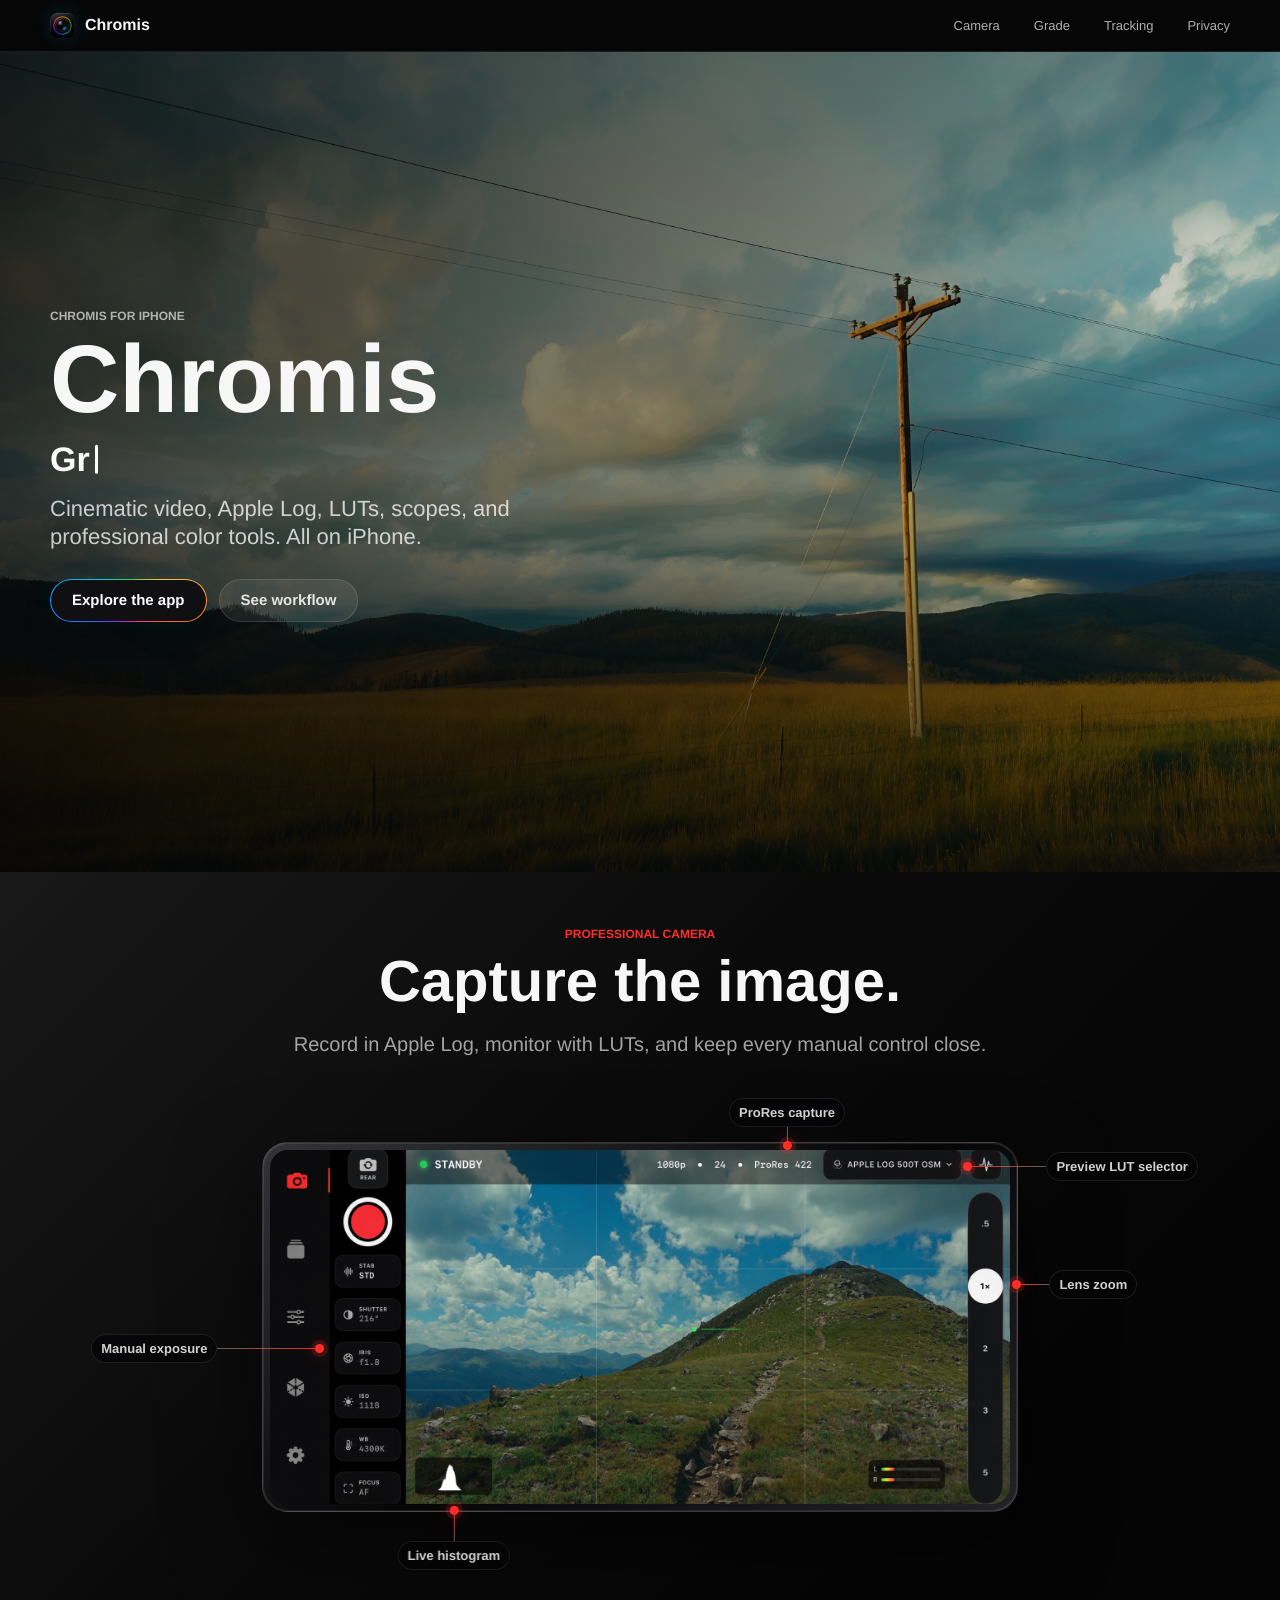
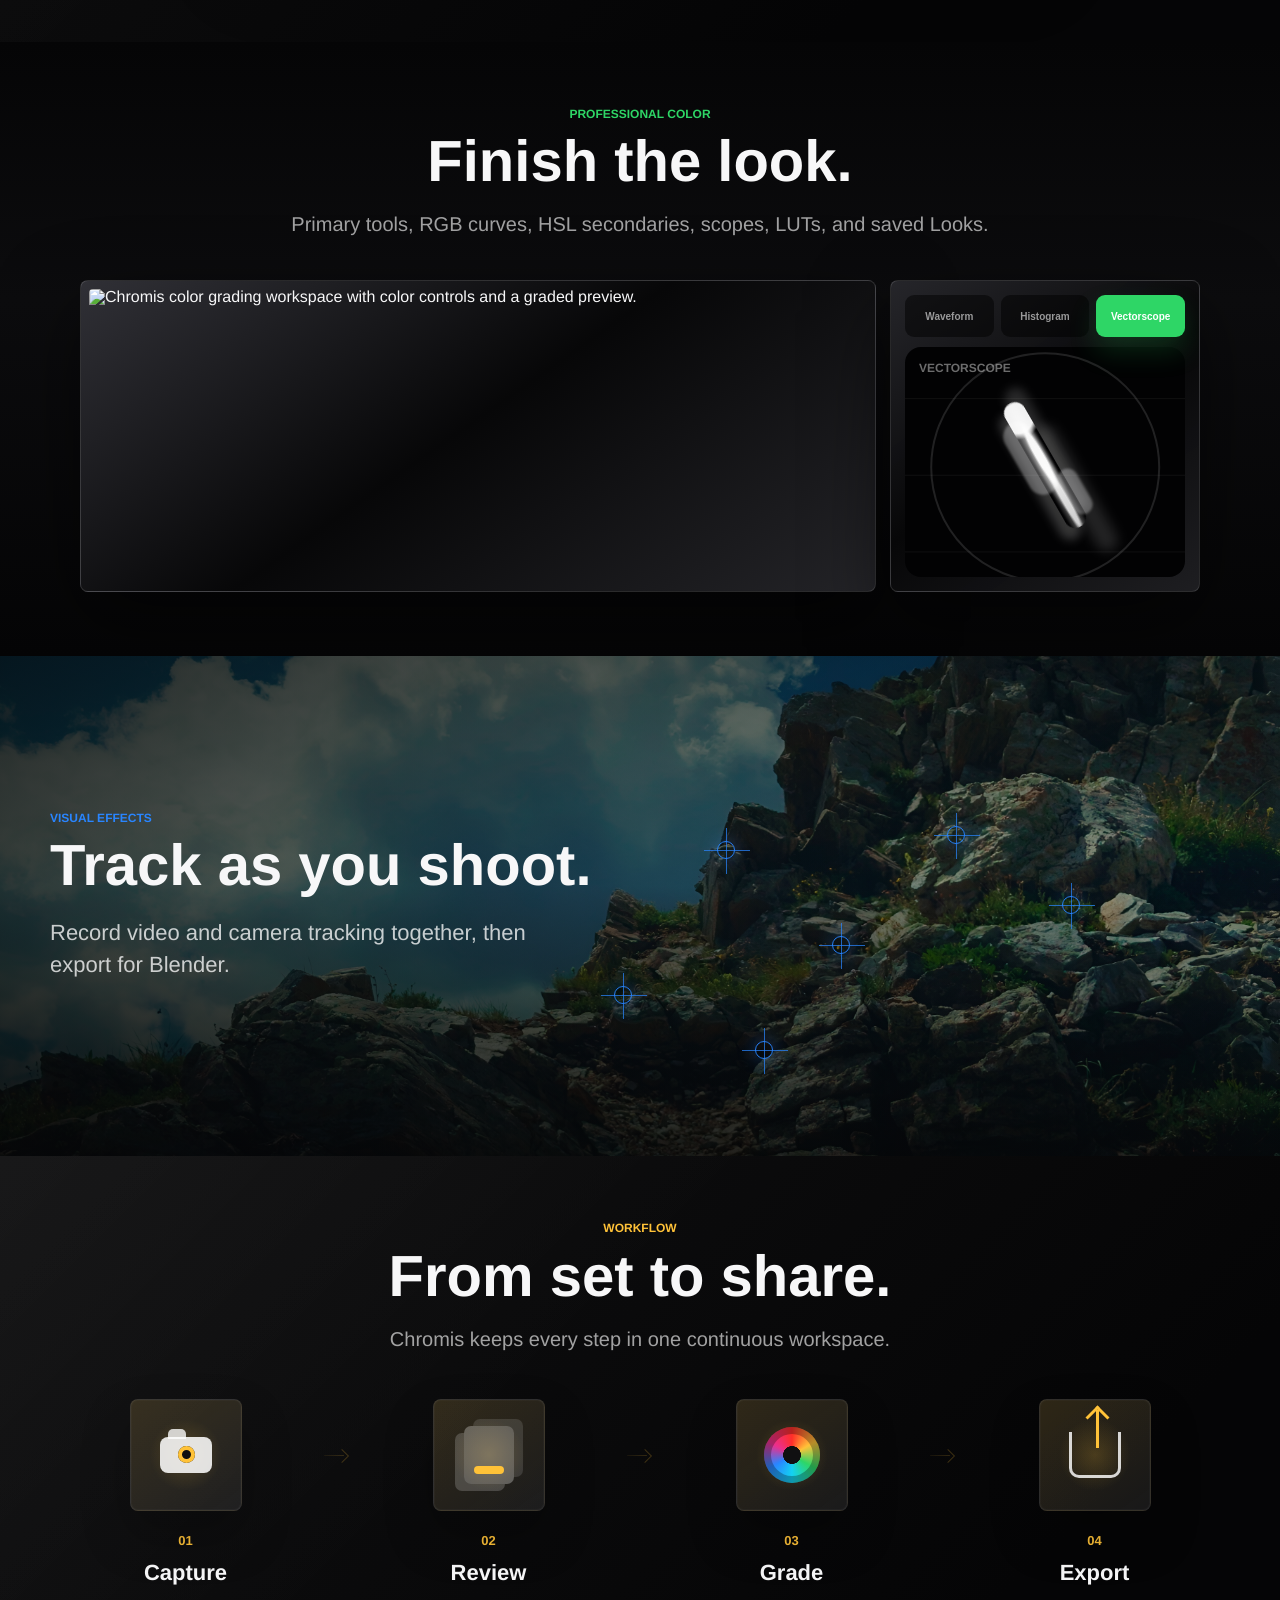
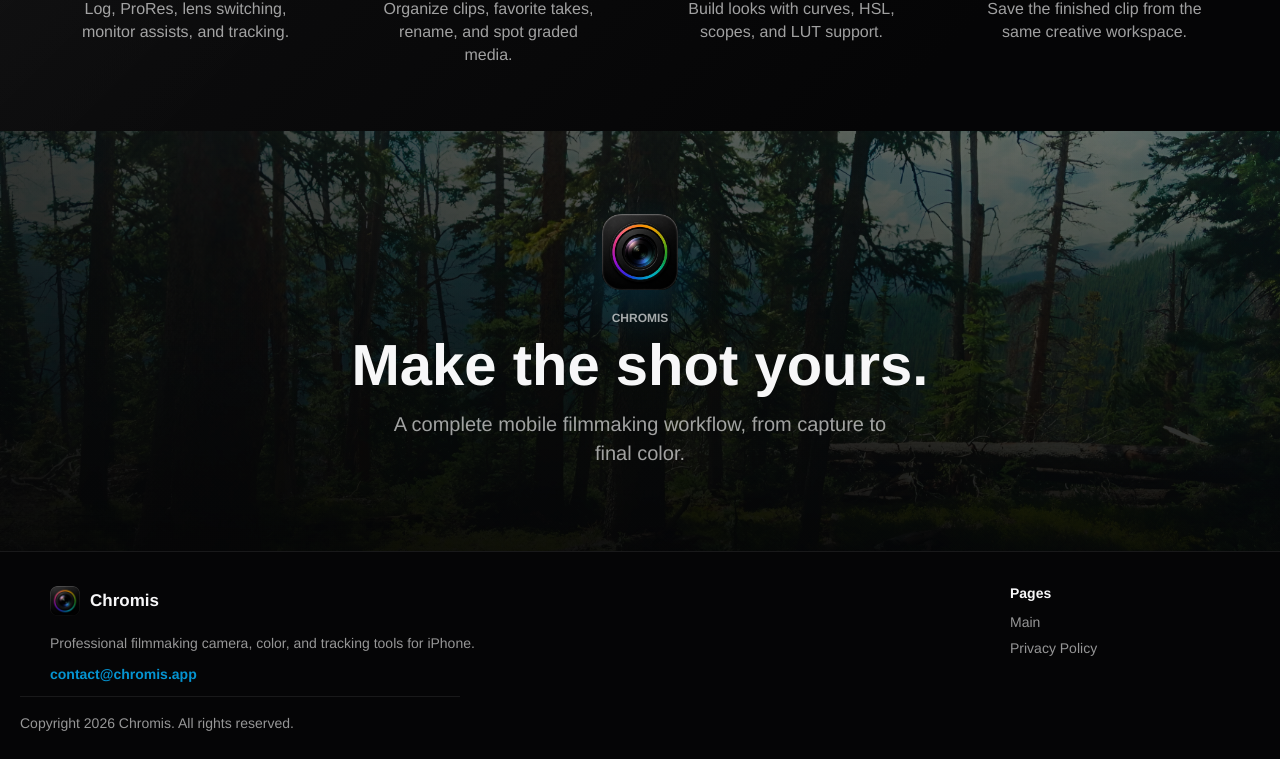
==== index.html @ e081b30c "Clarify camera tracking feature copy" ====
<!doctype html>
<html lang="en">
  <head>
    <meta charset="utf-8">
    <meta name="viewport" content="width=device-width, initial-scale=1">
    <meta name="description" content="Chromis is a professional iPhone filmmaking camera for Apple Log capture, LUT monitoring, color grading, scopes, and camera tracking.">
    <title>Chromis - Shoot. Grade. Create.</title>
    <link rel="icon" href="assets/chromis-icon.png">
    <link rel="apple-touch-icon" href="assets/chromis-icon.png">
    <link rel="stylesheet" href="styles.css">
  </head>
  <body>
    <header class="site-header" data-site-header>
      <nav class="nav-shell" aria-label="Primary">
        <a class="brand-link" href="index.html" aria-label="Chromis home">
          <img src="assets/chromis-icon.png" alt="" class="brand-icon">
          <span>Chromis</span>
        </a>
        <button class="nav-toggle" type="button" aria-expanded="false" aria-controls="site-menu" data-nav-toggle>
          <span></span>
          <span></span>
        </button>
        <div class="nav-menu" id="site-menu" data-nav-menu>
          <a href="#camera">Camera</a>
          <a href="#grade">Grade</a>
          <a href="#tracking">Tracking</a>
          <a href="privacy.html">Privacy</a>
        </div>
      </nav>
    </header>

    <main>
      <section class="hero" id="top">
        <div class="hero-media" aria-hidden="true">
          <img src="assets/chromis-field.jpeg" alt="">
        </div>
        <div class="hero-vignette" aria-hidden="true"></div>

        <div class="hero-content">
          <p class="eyebrow">CHROMIS FOR IPHONE</p>
          <h1 class="hero-title">Chromis</h1>
          <p class="hero-line" aria-label="Shoot. Grade. Create.">
            <span data-hero-typewriter>Shoot.</span><span class="type-cursor" aria-hidden="true"></span>
          </p>
          <p class="hero-subtitle">Cinematic video, Apple Log, LUTs, scopes, and professional color tools. All on iPhone.</p>
          <div class="hero-actions" aria-label="Chromis highlights">
            <a class="button button-primary" href="#camera">Explore the app</a>
            <a class="button button-ghost" href="#workflow">See workflow</a>
          </div>
        </div>
      </section>

      <section class="capture-section section-app" id="camera">
        <div class="capture-copy" data-reveal>
          <p class="eyebrow accent-camera">PROFESSIONAL CAMERA</p>
          <h2>Capture the image.</h2>
          <p>Record in Apple Log, monitor with LUTs, and keep every manual control close.</p>
        </div>

        <div class="capture-stage annotated-stage" data-reveal>
          <div class="capture-annotated" aria-label="Chromis camera interface feature callouts">
            <figure class="capture-frame">
              <img src="assets/chromis-camera-wide-annotated.png" alt="Chromis camera interface showing Apple Log, ProRes, manual controls, grid, histogram, audio meters, zoom, and preview LUT selection.">
            </figure>

            <!-- Tweak callouts here: --x moves right/left, --y moves down/up, --line changes connector length. -->
            <div class="capture-callout callout-left" style="--x:-6%; --y: 50%; --line: 98px;">
              <span class="callout-pin"></span>
              <span class="callout-line"></span>
              <span class="callout-label">Manual exposure</span>
            </div>
            <div class="capture-callout callout-bottom" style="--x: 31%; --y: 85%; --line: 26px;">
              <span class="callout-pin"></span>
              <span class="callout-line"></span>
              <span class="callout-label">Live histogram</span>
            </div>
            <div class="capture-callout callout-top" style="--x: 65%; --y: 2%; --line: 14px;">
              <span class="callout-pin"></span>
              <span class="callout-line"></span>
              <span class="callout-label">ProRes capture</span>
            </div>
            <div class="capture-callout callout-right" style="--x: 83%; --y: 13%; --line: 74px;">
              <span class="callout-pin"></span>
              <span class="callout-line"></span>
              <span class="callout-label">Preview LUT selector</span>
            </div>
            <div class="capture-callout callout-right" style="--x: 88%; --y: 37%; --line: 28px;">
              <span class="callout-pin"></span>
              <span class="callout-line"></span>
              <span class="callout-label">Lens zoom</span>
            </div>
          </div>
        </div>
      </section>

      <section class="grade-section section-black" id="grade">
        <div class="grade-copy" data-reveal>
          <p class="eyebrow accent-edit">PROFESSIONAL COLOR</p>
          <h2>Finish the look.</h2>
          <p>Primary tools, RGB curves, HSL secondaries, scopes, LUTs, and saved Looks.</p>
        </div>
        <div class="grade-showcase" data-reveal>
          <div class="grade-stage">
            <img src="assets/chromis-edit-wide.png" alt="Chromis color grading workspace with color controls and a graded preview.">
          </div>
          <div class="vectorscope-card is-vectorscope" aria-label="Color scope preview" data-scope-card>
            <div class="scope-tabs" aria-label="Scope type">
              <button type="button" data-scope-button="waveform" aria-pressed="false">Waveform</button>
              <button type="button" data-scope-button="histogram" aria-pressed="false">Histogram</button>
              <button type="button" class="active" data-scope-button="vectorscope" aria-pressed="true">Vectorscope</button>
            </div>
            <div class="scope-field" aria-hidden="true">
              <span class="scope-circle"></span>
              <span class="scope-trace"></span>
              <span class="waveform-trace">
                <i class="wave-red"></i>
                <i class="wave-green"></i>
                <i class="wave-blue"></i>
              </span>
              <span class="histogram-bars">
                <i class="histogram-line histogram-red"></i>
                <i class="histogram-line histogram-green"></i>
                <i class="histogram-line histogram-blue"></i>
              </span>
            </div>
          </div>
        </div>
        <div class="mobile-grade" data-reveal>
          <img src="assets/chromis-edit-mobile.jpeg" alt="Chromis mobile edit controls with a graded clip preview.">
        </div>
      </section>

      <section class="tracking-section" id="tracking">
        <div class="tracking-media" aria-hidden="true">
          <img src="assets/chromis-rocks.jpeg" alt="">
        </div>
        <div class="tracking-overlay" aria-hidden="true">
          <i style="--x: 48%; --y: 66%; --delay: 0ms"></i>
          <i style="--x: 56%; --y: 37%; --delay: 90ms"></i>
          <i style="--x: 65%; --y: 56%; --delay: 180ms"></i>
          <i style="--x: 74%; --y: 34%; --delay: 270ms"></i>
          <i style="--x: 83%; --y: 48%; --delay: 360ms"></i>
          <i style="--x: 59%; --y: 77%; --delay: 450ms"></i>
        </div>
        <div class="tracking-copy" data-reveal>
          <p class="eyebrow accent-luts">VISUAL EFFECTS</p>
          <h2>Track as you shoot.</h2>
          <p>Record video and camera tracking together, then export for Blender.</p>
        </div>
      </section>

      <section class="workflow-section section-app" id="workflow">
        <div class="workflow-heading" data-reveal>
          <p class="eyebrow accent-workflow">WORKFLOW</p>
          <h2>From set to share.</h2>
          <p>Chromis keeps every step in one continuous workspace.</p>
        </div>
        <div class="workflow-grid" aria-label="Chromis workflow" data-reveal>
          <article class="workflow-step workflow-capture">
            <div class="workflow-icon" aria-hidden="true">
              <span class="camera-glyph"></span>
            </div>
            <span class="workflow-number">01</span>
            <h3>Capture</h3>
            <p>Log, ProRes, lens switching, monitor assists, and tracking.</p>
          </article>
          <article class="workflow-step workflow-review">
            <div class="workflow-icon" aria-hidden="true">
              <span class="library-glyph"></span>
            </div>
            <span class="workflow-number">02</span>
            <h3>Review</h3>
            <p>Organize clips, favorite takes, rename, and spot graded media.</p>
          </article>
          <article class="workflow-step workflow-grade">
            <div class="workflow-icon" aria-hidden="true">
              <span class="wheel-glyph"></span>
            </div>
            <span class="workflow-number">03</span>
            <h3>Grade</h3>
            <p>Build looks with curves, HSL, scopes, and LUT support.</p>
          </article>
          <article class="workflow-step workflow-export">
            <div class="workflow-icon" aria-hidden="true">
              <span class="export-glyph"></span>
            </div>
            <span class="workflow-number">04</span>
            <h3>Export</h3>
            <p>Save the finished clip from the same creative workspace.</p>
          </article>
        </div>
      </section>

      <section class="final-section section-black">
        <div class="final-image" aria-hidden="true">
          <img src="assets/chromis-forest.jpeg" alt="">
        </div>
        <div class="final-copy" data-reveal>
          <img src="assets/chromis-icon.png" alt="" class="final-icon">
          <p class="eyebrow">CHROMIS</p>
          <h2>Make the shot yours.</h2>
          <p>A complete mobile filmmaking workflow, from capture to final color.</p>
        </div>
      </section>
    </main>

    <footer class="site-footer">
      <div class="footer-inner">
        <div>
          <a class="footer-brand" href="index.html">
            <img src="assets/chromis-icon.png" alt="">
            <span>Chromis</span>
          </a>
          <p>Professional filmmaking camera, color, and tracking tools for iPhone.</p>
          <a class="footer-email" href="mailto:contact@chromis.app">contact@chromis.app</a>
        </div>
        <nav aria-label="Footer pages">
          <h2>Pages</h2>
          <a href="index.html">Main</a>
          <a href="privacy.html">Privacy Policy</a>
        </nav>
      </div>
      <p class="copyright">Copyright <span data-year></span> Chromis. All rights reserved.</p>
    </footer>

    <script src="script.js"></script>
  </body>
</html>
---- styles.css ----
:root {
  color-scheme: dark;
  --bg: #050506;
  --bg-soft: #101011;
  --panel: #0e0e10;
  --raised: #1b1b1d;
  --text: #f7f7f8;
  --muted: rgba(255, 255, 255, 0.62);
  --faint: rgba(255, 255, 255, 0.1);
  --cyan: #0594d1;
  --camera-red: #ff2e29;
  --camera-orange: #ff6b33;
  --media-gold: #ffc238;
  --edit-green: #2ed666;
  --edit-teal: #0fad94;
  --lut-blue: #2985ff;
  --workflow-amber: #ffc238;
  --max: 1180px;
  --nav-height: 52px;
  font-family: -apple-system, BlinkMacSystemFont, "SF Pro Display", "SF Pro Text", "Helvetica Neue", Arial, sans-serif;
}

* {
  box-sizing: border-box;
}

html {
  scroll-behavior: smooth;
}

body {
  margin: 0;
  background: var(--bg);
  color: var(--text);
  text-rendering: geometricPrecision;
}

body.menu-open {
  overflow: hidden;
}

a {
  color: inherit;
  text-decoration: none;
}

button {
  font: inherit;
}

img {
  display: block;
  max-width: 100%;
}

.site-header {
  position: sticky;
  top: 0;
  z-index: 50;
  height: var(--nav-height);
  background: rgba(7, 7, 8, 0.72);
  border-bottom: 1px solid rgba(255, 255, 255, 0.08);
  backdrop-filter: blur(22px) saturate(150%);
}

.nav-shell {
  width: min(var(--max), calc(100% - 32px));
  height: 100%;
  margin: 0 auto;
  display: flex;
  align-items: center;
  justify-content: space-between;
  gap: 24px;
}

.brand-link,
.footer-brand {
  display: inline-flex;
  align-items: center;
  gap: 10px;
  font-weight: 700;
}

.brand-icon {
  width: 25px;
  height: 25px;
  border-radius: 7px;
  box-shadow: 0 0 18px rgba(5, 148, 209, 0.2);
}

.nav-menu {
  display: flex;
  align-items: center;
  gap: 34px;
  color: rgba(255, 255, 255, 0.68);
  font-size: 13px;
}

.nav-menu a {
  transition: color 180ms ease;
}

.nav-menu a:hover,
.nav-menu a[aria-current="page"] {
  color: var(--text);
}

.nav-toggle {
  display: none;
  width: 38px;
  height: 38px;
  padding: 0;
  border: 0;
  border-radius: 999px;
  background: rgba(255, 255, 255, 0.07);
  color: var(--text);
}

.nav-toggle span {
  display: block;
  width: 15px;
  height: 1px;
  margin: 5px auto;
  background: currentColor;
}

.section-black,
.section-app {
  position: relative;
  overflow: hidden;
  background: #050506;
}

.section-app {
  background:
    linear-gradient(135deg, rgba(255, 255, 255, 0.035), transparent 42%),
    linear-gradient(135deg, #101011 0%, #050506 78%);
}

.hero {
  position: relative;
  min-height: min(820px, calc(100svh - var(--nav-height)));
  overflow: hidden;
  display: grid;
  grid-template-columns: minmax(0, 1fr);
  align-items: center;
  padding: 58px max(24px, calc((100vw - var(--max)) / 2)) 52px;
  isolation: isolate;
}

.hero-media,
.hero-vignette,
.tracking-media,
.final-image {
  position: absolute;
  inset: 0;
}

.hero-media img,
.tracking-media img,
.final-image img {
  width: 100%;
  height: 100%;
  object-fit: cover;
}

.hero-media img {
  transform-origin: 50% 42%;
}

.hero-vignette {
  z-index: -1;
  background:
    linear-gradient(90deg, rgba(5, 5, 6, 0.82) 0%, rgba(5, 5, 6, 0.48) 43%, rgba(5, 5, 6, 0.04) 100%),
    linear-gradient(0deg, rgba(5, 5, 6, 0.74) 0%, transparent 46%, rgba(5, 5, 6, 0.24) 100%);
}

.hero-media {
  z-index: -2;
}

.hero-content {
  width: min(560px, 100%);
  z-index: 2;
}

.eyebrow {
  margin: 0 0 10px;
  color: rgba(255, 255, 255, 0.64);
  font-size: 12px;
  font-weight: 800;
  letter-spacing: 0;
  text-transform: uppercase;
}

.accent-camera {
  color: var(--camera-red);
}

.accent-media {
  color: var(--media-gold);
}

.accent-edit {
  color: var(--edit-green);
}

.accent-luts {
  color: var(--lut-blue);
}

.accent-workflow {
  color: var(--workflow-amber);
}

h1,
h2,
h3,
p {
  overflow-wrap: break-word;
}

h1 {
  margin: 0;
  font-size: 96px;
  line-height: 0.92;
  letter-spacing: 0;
}

h2 {
  margin: 0;
  font-size: 58px;
  line-height: 1;
  letter-spacing: 0;
}

h3 {
  margin: 0;
  font-size: 22px;
  letter-spacing: 0;
}

p {
  line-height: 1.45;
}

.hero-line {
  margin: 18px 0 0;
  color: white;
  font-size: 34px;
  font-weight: 800;
  line-height: 1.05;
  min-height: 1.05em;
}

.type-cursor {
  display: inline-block;
  width: 3px;
  height: 0.86em;
  margin-left: 5px;
  transform: translateY(0.08em);
  border-radius: 999px;
  background: currentColor;
  animation: cursor-blink 900ms steps(2, start) infinite;
}

@keyframes cursor-blink {
  0%,
  44% {
    opacity: 1;
  }

  45%,
  100% {
    opacity: 0;
  }
}

.hero-subtitle {
  max-width: 540px;
  margin: 16px 0 0;
  color: rgba(255, 255, 255, 0.76);
  font-size: 22px;
  line-height: 1.26;
}

.hero-actions {
  display: flex;
  justify-content: flex-start;
  flex-wrap: wrap;
  gap: 12px;
  margin-top: 28px;
}

.button {
  position: relative;
  display: inline-flex;
  align-items: center;
  justify-content: center;
  min-height: 43px;
  padding: 0 21px;
  border-radius: 999px;
  font-size: 15px;
  font-weight: 700;
}

.button-primary {
  color: white;
  background:
    linear-gradient(#101012, #101012) padding-box,
    conic-gradient(from 215deg, #7a32ff, #1594ff, #10d2c8, #2ed666, #ffc238, #ff6b33, #eb2f8d, #7a32ff) border-box;
  border: 1.5px solid transparent;
  box-shadow: 0 10px 26px rgba(0, 0, 0, 0.28), 0 0 20px rgba(20, 209, 242, 0.08);
}

.button-ghost {
  color: rgba(255, 255, 255, 0.86);
  background: rgba(255, 255, 255, 0.08);
  border: 1px solid rgba(255, 255, 255, 0.13);
}

.phone-frame {
  position: relative;
  aspect-ratio: 880 / 1788;
  padding: 7px;
  border-radius: 46px;
  background: linear-gradient(145deg, #343438, #050506 52%, #232327);
  border: 1px solid rgba(255, 255, 255, 0.16);
  box-shadow: 0 34px 88px rgba(0, 0, 0, 0.58), inset 0 0 0 1px rgba(255, 255, 255, 0.04);
  overflow: hidden;
}

.phone-frame img {
  width: 100%;
  height: 100%;
  border-radius: 38px;
  object-fit: cover;
}

.grade-section,
.workflow-section {
  padding: 64px 20px;
}

.section-copy,
.grade-copy,
.workflow-heading,
.capture-copy {
  width: min(var(--max), 100%);
  margin: 0 auto;
  text-align: center;
}

.section-copy,
.grade-copy,
.workflow-heading,
.capture-copy {
  max-width: 760px;
}

.section-copy p:not(.eyebrow),
.grade-copy p:not(.eyebrow),
.capture-copy p:not(.eyebrow),
.workflow-heading p:not(.eyebrow),
.workflow-grid p,
.final-copy p:not(.eyebrow),
.policy-heading p {
  color: var(--muted);
  font-size: 20px;
}

.capture-section {
  padding: 54px 20px 62px;
}

.capture-stage {
  position: relative;
  width: min(980px, 100%);
  margin: 28px auto 0;
}

.capture-annotated {
  position: relative;
  padding: 54px 112px 68px;
}

.capture-frame {
  position: relative;
  margin: 0;
  padding: 7px;
  overflow: hidden;
  border-radius: 26px;
  aspect-ratio: 1794 / 877;
  background: linear-gradient(145deg, #343438, #050506 52%, #232327);
  border: 1px solid rgba(255, 255, 255, 0.16);
  box-shadow: 0 34px 88px rgba(0, 0, 0, 0.5), inset 0 0 0 1px rgba(255, 255, 255, 0.04);
}

.capture-frame::after {
  content: "";
  position: absolute;
  inset: 0;
  border: 1px solid rgba(255, 255, 255, 0.05);
  border-radius: inherit;
  pointer-events: none;
}

.capture-frame img {
  width: 100%;
  height: 100%;
  border-radius: 18px;
  object-fit: cover;
}

.capture-callout {
  position: absolute;
  display: flex;
  align-items: center;
  left: var(--x);
  top: var(--y);
  color: rgba(255, 255, 255, 0.82);
  font-size: 13px;
  font-weight: 800;
  white-space: nowrap;
  pointer-events: none;
}

.callout-pin {
  width: 9px;
  height: 9px;
  border-radius: 999px;
  background: var(--camera-red);
  box-shadow: 0 0 0 4px rgba(255, 46, 41, 0.18), 0 0 18px rgba(255, 46, 41, 0.45);
}

.callout-line {
  height: 1px;
  width: var(--line, 84px);
  background: linear-gradient(90deg, rgba(255, 46, 41, 0.9), rgba(255, 255, 255, 0.34));
}

.callout-label {
  padding: 6px 9px;
  border-radius: 999px;
  background: rgba(5, 5, 6, 0.72);
  border: 1px solid rgba(255, 255, 255, 0.09);
  backdrop-filter: blur(14px);
}

.motion-ready .capture-stage .callout-pin,
.motion-ready .capture-stage .callout-line,
.motion-ready .capture-stage .callout-label {
  opacity: 0;
}

.motion-ready .capture-stage .callout-pin {
  transform: scale(0.64);
}

.motion-ready .capture-stage .callout-line {
  transform: scaleX(0);
  transform-origin: left center;
}

.motion-ready .capture-stage .callout-label {
  transform: translateX(-6px);
}

.motion-ready .capture-stage .callout-left .callout-line {
  transform-origin: right center;
}

.motion-ready .capture-stage .callout-left .callout-label,
.motion-ready .capture-stage .callout-bottom .callout-label,
.motion-ready .capture-stage .callout-top .callout-label {
  transform: translateY(6px);
}

.motion-ready .capture-stage .callout-top .callout-label {
  transform: translateY(-6px);
}

.motion-ready .capture-stage .callout-top .callout-line,
.motion-ready .capture-stage .callout-bottom .callout-line {
  transform: scaleY(0);
}

.motion-ready .capture-stage .callout-top .callout-line {
  transform-origin: bottom center;
}

.motion-ready .capture-stage .callout-bottom .callout-line {
  transform-origin: top center;
}

.motion-ready .capture-stage.is-visible .callout-pin {
  animation: calloutPinIn 620ms cubic-bezier(0.2, 0.8, 0.2, 1) forwards;
}

.motion-ready .capture-stage.is-visible .callout-line {
  animation: calloutLineIn 760ms cubic-bezier(0.2, 0.8, 0.2, 1) forwards;
}

.motion-ready .capture-stage.is-visible .callout-top .callout-line,
.motion-ready .capture-stage.is-visible .callout-bottom .callout-line {
  animation-name: calloutLineInVertical;
}

.motion-ready .capture-stage.is-visible .callout-label {
  animation: calloutLabelIn 580ms ease forwards;
}

.motion-ready .capture-stage.is-visible .capture-callout {
  --callout-delay: 0ms;
}

.motion-ready .capture-stage.is-visible .capture-callout:nth-of-type(2) {
  --callout-delay: 90ms;
}

.motion-ready .capture-stage.is-visible .capture-callout:nth-of-type(3) {
  --callout-delay: 180ms;
}

.motion-ready .capture-stage.is-visible .capture-callout:nth-of-type(4) {
  --callout-delay: 270ms;
}

.motion-ready .capture-stage.is-visible .capture-callout:nth-of-type(5) {
  --callout-delay: 360ms;
}

.motion-ready .capture-stage.is-visible .callout-pin {
  animation-delay: var(--callout-delay);
}

.motion-ready .capture-stage.is-visible .callout-line {
  animation-delay: calc(var(--callout-delay) + 130ms);
}

.motion-ready .capture-stage.is-visible .callout-label {
  animation-delay: calc(var(--callout-delay) + 410ms);
}

.callout-left {
  flex-direction: row-reverse;
}

.callout-left .callout-line {
  background: linear-gradient(90deg, rgba(255, 255, 255, 0.34), rgba(255, 46, 41, 0.9));
}

.callout-top,
.callout-bottom {
  transform: translateX(-50%);
}

.callout-top {
  flex-direction: column-reverse;
}

.callout-bottom {
  flex-direction: column;
}

.callout-top .callout-line,
.callout-bottom .callout-line {
  width: 1px;
  height: var(--line, 56px);
  background: linear-gradient(180deg, rgba(255, 255, 255, 0.34), rgba(255, 46, 41, 0.9));
}

.callout-bottom .callout-line {
  background: linear-gradient(180deg, rgba(255, 46, 41, 0.9), rgba(255, 255, 255, 0.34));
}

.workflow-grid article {
  min-height: 74px;
  display: flex;
  align-items: center;
  border-radius: 8px;
  background: rgba(255, 255, 255, 0.055);
  border: 1px solid rgba(255, 255, 255, 0.08);
}

.grade-section {
  background:
    linear-gradient(180deg, #050506 0%, #0c0c0e 42%, #050506 100%);
}

.grade-showcase {
  width: min(1120px, 100%);
  margin: 40px auto 0;
  display: grid;
  grid-template-columns: minmax(0, 1fr) 310px;
  align-items: stretch;
  gap: 14px;
}

.grade-stage,
.vectorscope-card {
  padding: 8px;
  border-radius: 8px;
  background: linear-gradient(145deg, #303036, #070708 48%, #242428);
  border: 1px solid rgba(255, 255, 255, 0.13);
  box-shadow: 0 30px 80px rgba(0, 0, 0, 0.52);
}

.grade-stage img {
  width: 100%;
  height: 100%;
  border-radius: 4px;
  object-fit: cover;
}

.vectorscope-card {
  position: relative;
  min-height: 0;
  display: grid;
  grid-template-rows: auto 1fr;
  padding: 14px;
  overflow: hidden;
  background:
    linear-gradient(145deg, rgba(48, 48, 54, 0.76), rgba(7, 7, 8, 0.98) 50%, rgba(36, 36, 40, 0.8)),
    #050506;
}

.scope-tabs {
  position: relative;
  z-index: 2;
  display: grid;
  grid-template-columns: repeat(3, minmax(0, 1fr));
  gap: 7px;
  padding: 0;
  border-radius: 10px;
  background: transparent;
}

.scope-tabs button {
  min-height: 42px;
  padding: 0 8px;
  border: 0;
  border-radius: 9px;
  color: rgba(255, 255, 255, 0.58);
  background: rgba(0, 0, 0, 0.5);
  font-size: 10px;
  font-weight: 850;
  letter-spacing: 0;
  white-space: nowrap;
  cursor: pointer;
  transition: background 160ms ease, color 160ms ease, transform 160ms ease;
}

.scope-tabs button:hover {
  color: rgba(255, 255, 255, 0.84);
  background: rgba(255, 255, 255, 0.07);
}

.scope-tabs button.active {
  color: white;
  background: var(--edit-green);
  box-shadow: 0 14px 28px rgba(46, 214, 102, 0.18);
}

.scope-field {
  position: relative;
  min-height: 230px;
  margin-top: 10px;
  overflow: hidden;
  border-radius: 16px;
  background:
    linear-gradient(rgba(255, 255, 255, 0.05) 1px, transparent 1px) 0 33.33% / 100% 33.33%,
    #020203;
}

.scope-field::before,
.scope-field::after {
  content: "";
  position: absolute;
  pointer-events: none;
}

.scope-field::before {
  content: "VECTORSCOPE";
  z-index: 3;
  left: 14px;
  top: 14px;
  color: rgba(255, 255, 255, 0.42);
  font-size: 12px;
  font-weight: 900;
  letter-spacing: 0;
}

.vectorscope-card.is-waveform .scope-field::before {
  content: "WAVEFORM";
}

.vectorscope-card.is-histogram .scope-field::before {
  content: "HISTOGRAM";
}

.scope-field::after {
  inset: 0;
}

.vectorscope-card.is-waveform .scope-field {
  background:
    linear-gradient(90deg, transparent 0 33.1%, rgba(255, 255, 255, 0.11) 33.1% 33.45%, transparent 33.45% 66.55%, rgba(255, 255, 255, 0.11) 66.55% 66.9%, transparent 66.9%),
    linear-gradient(rgba(255, 255, 255, 0.045) 1px, transparent 1px) 0 25% / 100% 25%,
    #020203;
}

.vectorscope-card.is-histogram .scope-field {
  background:
    linear-gradient(rgba(255, 255, 255, 0.05) 1px, transparent 1px) 0 25% / 100% 25%,
    #020203;
}

.scope-circle {
  position: absolute;
  left: 50%;
  top: 52%;
  width: min(230px, 82%);
  aspect-ratio: 1;
  transform: translate(-50%, -50%);
  border: 2px solid rgba(255, 255, 255, 0.12);
  border-radius: 999px;
}

.scope-trace {
  position: absolute;
  left: 50%;
  top: 51%;
  width: 22px;
  height: 142px;
  transform: translate(-50%, -50%) rotate(-30deg);
  border-radius: 999px;
  background:
    radial-gradient(circle at 48% 12%, rgba(255, 255, 255, 0.95) 0 12%, transparent 17%),
    radial-gradient(ellipse at 50% 43%, rgba(255, 255, 255, 0.96) 0 24%, rgba(255, 255, 255, 0.36) 35%, transparent 62%),
    radial-gradient(ellipse at 50% 78%, rgba(255, 255, 255, 0.82) 0 18%, rgba(255, 255, 255, 0.24) 31%, transparent 60%);
  filter: blur(0.4px);
  box-shadow:
    -10px 8px 10px rgba(255, 255, 255, 0.2),
    8px -12px 10px rgba(255, 255, 255, 0.15),
    16px 36px 12px rgba(255, 255, 255, 0.13);
}

.scope-trace::before,
.scope-trace::after {
  content: "";
  position: absolute;
  border-radius: 999px;
  background: rgba(255, 255, 255, 0.28);
  filter: blur(1px);
}

.scope-trace::before {
  left: -13px;
  top: 18px;
  width: 30px;
  height: 80px;
}

.scope-trace::after {
  right: -12px;
  bottom: 8px;
  width: 20px;
  height: 50px;
}

.waveform-trace,
.histogram-bars {
  display: none;
}

.vectorscope-card.is-waveform .scope-circle,
.vectorscope-card.is-waveform .scope-trace,
.vectorscope-card.is-histogram .scope-circle,
.vectorscope-card.is-histogram .scope-trace {
  display: none;
}

.vectorscope-card.is-waveform .waveform-trace {
  position: absolute;
  inset: 20% 2% 12%;
  display: grid;
  grid-template-columns: repeat(3, minmax(0, 1fr));
  overflow: hidden;
}

.vectorscope-card.is-waveform .waveform-trace i {
  position: relative;
  display: block;
  overflow: hidden;
  font-style: normal;
}

.vectorscope-card.is-waveform .waveform-trace i::before {
  content: "";
  position: absolute;
  inset: 4% 4% 14%;
  opacity: 0.88;
  filter: blur(0.25px);
  -webkit-mask-image: linear-gradient(to bottom, transparent, #000 8% 88%, transparent);
  mask-image: linear-gradient(to bottom, transparent, #000 8% 88%, transparent);
}

.vectorscope-card.is-waveform .waveform-trace i::after {
  position: absolute;
  left: 50%;
  bottom: 2px;
  transform: translateX(-50%);
  color: rgba(255, 255, 255, 0.36);
  font-size: 10px;
  font-weight: 900;
}

.vectorscope-card.is-waveform .wave-red::before {
  background:
    radial-gradient(ellipse at 52% 42%, rgba(255, 62, 66, 0.4) 0 22%, transparent 44%),
    radial-gradient(circle at 12% 34%, rgba(255, 62, 66, 0.78) 0 1px, transparent 1.7px),
    radial-gradient(circle at 28% 58%, rgba(255, 62, 66, 0.56) 0 1px, transparent 1.8px),
    radial-gradient(circle at 58% 48%, rgba(255, 62, 66, 0.68) 0 1px, transparent 1.7px),
    radial-gradient(circle at 82% 70%, rgba(255, 62, 66, 0.48) 0 1px, transparent 1.8px);
  background-size: auto, 15px 17px, 21px 19px, 18px 14px, 23px 21px;
}

.vectorscope-card.is-waveform .wave-green::before {
  background:
    radial-gradient(ellipse at 48% 36%, rgba(48, 210, 92, 0.42) 0 24%, transparent 46%),
    radial-gradient(circle at 16% 38%, rgba(48, 210, 92, 0.8) 0 1px, transparent 1.7px),
    radial-gradient(circle at 36% 62%, rgba(48, 210, 92, 0.56) 0 1px, transparent 1.8px),
    radial-gradient(circle at 64% 45%, rgba(48, 210, 92, 0.72) 0 1px, transparent 1.7px),
    radial-gradient(circle at 86% 30%, rgba(48, 210, 92, 0.5) 0 1px, transparent 1.8px);
  background-size: auto, 16px 15px, 22px 20px, 17px 21px, 24px 18px;
}

.vectorscope-card.is-waveform .wave-blue::before {
  background:
    radial-gradient(ellipse at 48% 27%, rgba(68, 132, 255, 0.36) 0 22%, transparent 44%),
    radial-gradient(ellipse at 52% 70%, rgba(68, 132, 255, 0.34) 0 20%, transparent 42%),
    radial-gradient(circle at 14% 28%, rgba(68, 132, 255, 0.72) 0 1px, transparent 1.7px),
    radial-gradient(circle at 44% 70%, rgba(68, 132, 255, 0.58) 0 1px, transparent 1.8px),
    radial-gradient(circle at 78% 48%, rgba(68, 132, 255, 0.68) 0 1px, transparent 1.7px);
  background-size: auto, auto, 16px 15px, 21px 19px, 18px 16px;
}

.vectorscope-card.is-waveform .wave-red::after {
  content: "R";
}

.vectorscope-card.is-waveform .wave-green::after {
  content: "G";
}

.vectorscope-card.is-waveform .wave-blue::after {
  content: "B";
}

.vectorscope-card.is-histogram .histogram-bars {
  position: absolute;
  inset: 20% 4% 11%;
  display: block;
  background: none;
}

.vectorscope-card.is-histogram .histogram-line {
  position: absolute;
  inset: 0;
  display: block;
  opacity: 0.82;
  filter: drop-shadow(0 0 3px currentColor);
}

.vectorscope-card.is-histogram .histogram-line::before {
  content: "";
  position: absolute;
  inset: 0;
  background: currentColor;
}

.vectorscope-card.is-histogram .histogram-red {
  color: rgb(255, 74, 74);
}

.vectorscope-card.is-histogram .histogram-red::before {
  clip-path: polygon(0 42%, 4% 58%, 8% 60%, 12% 36%, 16% 40%, 20% 18%, 24% 46%, 28% 22%, 32% 40%, 36% 44%, 40% 24%, 46% 55%, 52% 70%, 58% 78%, 64% 84%, 72% 96%, 100% 100%, 100% 98%, 72% 94%, 64% 81%, 58% 75%, 52% 67%, 46% 52%, 40% 21%, 36% 41%, 32% 37%, 28% 19%, 24% 43%, 20% 15%, 16% 37%, 12% 33%, 8% 57%, 4% 55%, 0 39%);
}

.vectorscope-card.is-histogram .histogram-green {
  color: rgb(48, 210, 92);
}

.vectorscope-card.is-histogram .histogram-green::before {
  clip-path: polygon(0 96%, 8% 82%, 14% 26%, 20% 4%, 28% 40%, 36% 96%, 44% 58%, 50% 6%, 56% 24%, 62% 42%, 68% 12%, 74% 36%, 82% 90%, 92% 100%, 100% 100%, 100% 98%, 92% 98%, 82% 87%, 74% 33%, 68% 9%, 62% 39%, 56% 21%, 50% 3%, 44% 55%, 36% 94%, 28% 37%, 20% 1%, 14% 23%, 8% 79%, 0 93%);
}

.vectorscope-card.is-histogram .histogram-blue {
  color: rgb(64, 142, 255);
}

.vectorscope-card.is-histogram .histogram-blue::before {
  clip-path: polygon(0 100%, 6% 22%, 12% 28%, 18% 88%, 26% 95%, 36% 82%, 42% 66%, 48% 76%, 56% 96%, 64% 100%, 70% 20%, 76% 70%, 84% 92%, 100% 100%, 100% 98%, 84% 89%, 76% 67%, 70% 17%, 64% 98%, 56% 94%, 48% 73%, 42% 63%, 36% 79%, 26% 93%, 18% 85%, 12% 25%, 6% 19%, 0 98%);
}

.mobile-grade {
  display: none;
}

.tracking-section {
  position: relative;
  min-height: 500px;
  display: grid;
  place-items: center;
  overflow: hidden;
  padding: 76px 20px;
  isolation: isolate;
}

.tracking-section::after {
  content: "";
  position: absolute;
  inset: 0;
  z-index: -1;
  background:
    linear-gradient(90deg, rgba(5, 5, 6, 0.72), rgba(5, 5, 6, 0.12)),
    linear-gradient(0deg, rgba(5, 5, 6, 0.76), rgba(5, 5, 6, 0.1) 54%, rgba(5, 5, 6, 0.44));
}

.tracking-media {
  z-index: -2;
}

.tracking-overlay {
  position: absolute;
  inset: 0;
  pointer-events: none;
}

.tracking-overlay i {
  position: absolute;
  left: var(--x);
  top: var(--y);
  width: 18px;
  height: 18px;
  border: 1px solid rgba(41, 133, 255, 0.95);
  border-radius: 999px;
  box-shadow: 0 0 18px rgba(41, 133, 255, 0.38);
  animation: trackingPulse 2.8s ease-in-out infinite;
  animation-delay: var(--delay);
}

.tracking-overlay i::before,
.tracking-overlay i::after {
  content: "";
  position: absolute;
  background: rgba(41, 133, 255, 0.72);
}

.tracking-overlay i::before {
  left: 50%;
  top: -14px;
  width: 1px;
  height: 46px;
}

.tracking-overlay i::after {
  left: -14px;
  top: 50%;
  width: 46px;
  height: 1px;
}

.tracking-copy {
  width: min(var(--max), 100%);
  margin: 0 auto;
}

.tracking-copy h2 {
  max-width: 650px;
}

.tracking-copy p:not(.eyebrow) {
  max-width: 520px;
  color: rgba(255, 255, 255, 0.76);
  font-size: 22px;
}

.workflow-grid {
  width: min(var(--max), 100%);
  margin: 44px auto 0;
  display: grid;
  grid-template-columns: repeat(4, minmax(0, 1fr));
  gap: 32px;
}

.workflow-grid article {
  position: relative;
  min-height: 0;
  align-items: center;
  flex-direction: column;
  justify-content: flex-start;
  padding: 0;
  text-align: center;
  background: transparent;
  border: 0;
}

.workflow-step:not(:last-child)::after {
  content: "";
  position: absolute;
  top: 52px;
  right: -26px;
  width: 9px;
  height: 9px;
  border-top: 1.5px solid rgba(255, 194, 56, 0.62);
  border-right: 1.5px solid rgba(255, 194, 56, 0.62);
  transform: rotate(45deg);
}

.workflow-step:not(:last-child)::before {
  content: "";
  position: absolute;
  top: 56px;
  right: -23px;
  width: 20px;
  height: 1.5px;
  border-radius: 999px;
  background: linear-gradient(90deg, rgba(255, 194, 56, 0.18), rgba(255, 194, 56, 0.5));
}

.motion-ready .workflow-grid .workflow-step:not(:last-child)::before,
.motion-ready .workflow-grid .workflow-step:not(:last-child)::after {
  opacity: 0.34;
}

.motion-ready .workflow-grid.is-visible .workflow-step:not(:last-child)::before {
  animation: workflowSweep 7s linear infinite;
}

.motion-ready .workflow-grid.is-visible .workflow-step:not(:last-child)::after {
  animation: workflowArrowGlow 7s linear infinite;
}

.motion-ready .workflow-grid.is-visible .workflow-step:nth-child(2)::before,
.motion-ready .workflow-grid.is-visible .workflow-step:nth-child(2)::after {
  animation-delay: 2s;
}

.motion-ready .workflow-grid.is-visible .workflow-step:nth-child(3)::before,
.motion-ready .workflow-grid.is-visible .workflow-step:nth-child(3)::after {
  animation-delay: 4s;
}

.workflow-icon {
  position: relative;
  width: 112px;
  height: 112px;
  display: grid;
  place-items: center;
  margin-bottom: 22px;
  border-radius: 8px;
  background:
    linear-gradient(145deg, rgba(255, 194, 56, 0.12), rgba(255, 255, 255, 0.035)),
    rgba(255, 255, 255, 0.045);
  border: 1px solid rgba(255, 255, 255, 0.08);
  box-shadow: inset 0 0 0 1px rgba(255, 255, 255, 0.025), 0 24px 48px rgba(0, 0, 0, 0.25);
}

.workflow-icon::before {
  content: "";
  position: absolute;
  inset: 14px;
  border-radius: 999px;
  background: radial-gradient(circle, rgba(255, 194, 56, 0.18), transparent 62%);
}

.workflow-icon > span {
  position: relative;
  display: block;
}

.camera-glyph {
  width: 52px;
  height: 36px;
  border-radius: 8px;
  background: rgba(255, 255, 255, 0.86);
}

.camera-glyph::before {
  content: "";
  position: absolute;
  left: 8px;
  top: -8px;
  width: 18px;
  height: 10px;
  border-radius: 5px 5px 0 0;
  background: rgba(255, 255, 255, 0.78);
}

.camera-glyph::after {
  content: "";
  position: absolute;
  left: 18px;
  top: 9px;
  width: 17px;
  height: 17px;
  border-radius: 999px;
  background: #101011;
  box-shadow: inset 0 0 0 4px var(--workflow-amber);
}

.library-glyph {
  width: 50px;
  height: 58px;
  border-radius: 7px;
  background: rgba(255, 255, 255, 0.28);
  box-shadow:
    -9px 7px 0 rgba(255, 255, 255, 0.18),
    9px -7px 0 rgba(255, 255, 255, 0.12);
}

.library-glyph::after {
  content: "";
  position: absolute;
  left: 10px;
  right: 10px;
  bottom: 10px;
  height: 8px;
  border-radius: 999px;
  background: var(--workflow-amber);
}

.wheel-glyph {
  width: 56px;
  height: 56px;
  border-radius: 999px;
  background:
    radial-gradient(circle, #101011 0 22%, transparent 23%),
    conic-gradient(#ff2e29, #ffc238, #2ed666, #14d1f2, #2985ff, #eb2f8d, #ff2e29);
  box-shadow: inset 0 0 0 7px rgba(0, 0, 0, 0.28);
}

.export-glyph {
  width: 52px;
  height: 46px;
  border: 3px solid rgba(255, 255, 255, 0.82);
  border-top: 0;
  border-radius: 0 0 10px 10px;
}

.export-glyph::before {
  content: "";
  position: absolute;
  left: 24px;
  top: -22px;
  width: 3px;
  height: 38px;
  background: var(--workflow-amber);
}

.export-glyph::after {
  content: "";
  position: absolute;
  left: 17px;
  top: -23px;
  width: 14px;
  height: 14px;
  border-left: 3px solid var(--workflow-amber);
  border-top: 3px solid var(--workflow-amber);
  transform: rotate(45deg);
}

.workflow-number {
  color: var(--workflow-amber);
  font-size: 13px;
  font-weight: 900;
  font-variant-numeric: tabular-nums;
}

.workflow-grid h3 {
  margin-top: 12px;
}

.workflow-grid p {
  max-width: 220px;
  margin: 12px auto 0;
  font-size: 16px;
}

.final-section {
  min-height: 420px;
  display: grid;
  place-items: center;
  padding: 74px 20px;
  isolation: isolate;
}

.final-section::after {
  content: "";
  position: absolute;
  inset: 0;
  z-index: -1;
  background:
    linear-gradient(0deg, rgba(5, 5, 6, 0.89), rgba(5, 5, 6, 0.37)),
    linear-gradient(90deg, rgba(5, 5, 6, 0.66), rgba(5, 5, 6, 0.27));
}

.final-image {
  z-index: -2;
}

.final-image img {
  --final-parallax: 0px;
  height: calc(100% + 48px);
  margin-top: -24px;
  transform: translate3d(0, var(--final-parallax), 0) scale(1.04);
  will-change: transform;
}

.final-copy {
  width: min(680px, 100%);
  text-align: center;
}

.final-icon {
  width: 76px;
  height: 76px;
  margin: 0 auto 20px;
  border-radius: 22%;
  box-shadow: 0 20px 52px rgba(5, 148, 209, 0.22);
}

.final-copy p:not(.eyebrow) {
  max-width: 500px;
  margin: 16px auto 0;
}

.site-footer {
  padding: 34px 20px 26px;
  background: #050506;
  color: rgba(255, 255, 255, 0.58);
  border-top: 1px solid rgba(255, 255, 255, 0.08);
}

.footer-inner {
  width: min(var(--max), 100%);
  margin: 0 auto;
  display: grid;
  grid-template-columns: minmax(0, 1fr) 220px;
  gap: 32px;
}

.footer-brand {
  color: #f7f7f8;
  font-size: 17px;
}

.footer-brand img {
  width: 30px;
  height: 30px;
  border-radius: 22%;
}

.site-footer p {
  max-width: 440px;
  margin: 12px 0 0;
  font-size: 14px;
}

.footer-email {
  display: inline-flex;
  margin-top: 12px;
  color: var(--cyan);
  font-size: 14px;
  font-weight: 700;
}

.site-footer nav {
  display: grid;
  gap: 10px;
  align-content: start;
}

.site-footer nav h2 {
  margin: 0 0 4px;
  color: #f7f7f8;
  font-size: 14px;
}

.site-footer nav a {
  font-size: 14px;
}

.copyright {
  width: min(var(--max), 100%);
  margin: 22px auto 0;
  padding-top: 16px;
  border-top: 1px solid rgba(255, 255, 255, 0.08);
}

.policy-hero {
  min-height: 360px;
  display: grid;
  place-items: center;
  padding: 76px 20px;
  background:
    linear-gradient(135deg, rgba(5, 148, 209, 0.18), transparent 44%),
    linear-gradient(135deg, #101011, #050506);
}

.policy-content {
  padding: 76px 20px;
  background: #f4f4f6;
  color: #171719;
}

.policy-heading {
  width: min(760px, 100%);
  margin: 0 auto;
  text-align: center;
}

.policy-heading h1 {
  font-size: 64px;
}

.policy-doc {
  width: min(780px, 100%);
  margin: 0 auto;
  color: rgba(23, 23, 25, 0.76);
}

.policy-doc .updated {
  color: rgba(23, 23, 25, 0.56);
  font-size: 14px;
  font-weight: 700;
}

.policy-doc h2 {
  margin: 38px 0 0;
  color: #171719;
  font-size: 30px;
}

.policy-doc p {
  margin: 12px 0 0;
  font-size: 17px;
}

.policy-doc a {
  color: #0b6f9e;
  font-weight: 700;
}

@keyframes trackingPulse {
  0%,
  100% {
    opacity: 0.72;
    transform: scale(0.92);
  }
  50% {
    opacity: 1;
    transform: scale(1.08);
  }
}

@keyframes calloutPinIn {
  0% {
    opacity: 0;
    transform: scale(0.64);
  }

  70% {
    opacity: 1;
    transform: scale(1.18);
  }

  100% {
    opacity: 1;
    transform: scale(1);
  }
}

@keyframes calloutLineIn {
  0% {
    opacity: 0;
    transform: scaleX(0);
  }

  100% {
    opacity: 1;
    transform: scaleX(1);
  }
}

@keyframes calloutLineInVertical {
  0% {
    opacity: 0;
    transform: scaleY(0);
  }

  100% {
    opacity: 1;
    transform: scaleY(1);
  }
}

@keyframes calloutLabelIn {
  0% {
    opacity: 0;
  }

  100% {
    opacity: 1;
    transform: translate(0, 0);
  }
}

@keyframes workflowSweep {
  0% {
    opacity: 0.34;
    filter: drop-shadow(0 0 0 rgba(255, 194, 56, 0));
  }

  6% {
    opacity: 1;
    filter: drop-shadow(0 0 10px rgba(255, 194, 56, 0.34));
  }

  15% {
    opacity: 0.58;
    filter: drop-shadow(0 0 0 rgba(255, 194, 56, 0));
  }

  16%,
  100% {
    opacity: 0.34;
    filter: drop-shadow(0 0 0 rgba(255, 194, 56, 0));
  }
}

@keyframes workflowArrowGlow {
  0% {
    opacity: 0.34;
    filter: drop-shadow(0 0 0 rgba(255, 194, 56, 0));
  }

  6% {
    opacity: 1;
    filter: drop-shadow(0 0 10px rgba(255, 194, 56, 0.34));
  }

  15% {
    opacity: 0.58;
    filter: drop-shadow(0 0 0 rgba(255, 194, 56, 0));
  }

  16%,
  100% {
    opacity: 0.34;
    filter: drop-shadow(0 0 0 rgba(255, 194, 56, 0));
  }
}

@media (prefers-reduced-motion: reduce) {
  html {
    scroll-behavior: auto;
  }

  *,
  *::before,
  *::after {
    animation-duration: 1ms !important;
    animation-iteration-count: 1 !important;
    scroll-behavior: auto !important;
    transition-duration: 1ms !important;
  }

  [data-reveal] {
    opacity: 1;
    transform: none;
  }

  .type-cursor {
    display: none;
  }

  .final-image img {
    height: 100%;
    margin-top: 0;
    transform: none;
  }
}

@media (max-width: 980px) {
  .hero {
    grid-template-columns: 1fr;
    align-items: end;
    min-height: auto;
    padding-top: 72px;
  }

  .hero-vignette {
    background:
      linear-gradient(0deg, rgba(5, 5, 6, 0.84) 0%, rgba(5, 5, 6, 0.5) 58%, rgba(5, 5, 6, 0.22) 100%),
      linear-gradient(90deg, rgba(5, 5, 6, 0.7), rgba(5, 5, 6, 0.08));
  }

  .workflow-grid {
    grid-template-columns: repeat(2, minmax(0, 1fr));
    row-gap: 42px;
  }

  .grade-showcase {
    grid-template-columns: 1fr;
  }

  .vectorscope-card {
    width: min(420px, 100%);
    min-height: 280px;
    justify-self: center;
  }

  .workflow-step:not(:last-child)::before,
  .workflow-step:not(:last-child)::after {
    display: none;
  }
}

@media (max-width: 760px) {
  .nav-toggle {
    display: flex;
    flex-direction: column;
    align-items: center;
    justify-content: center;
    flex: 0 0 38px;
  }

  .nav-menu {
    position: fixed;
    left: 0;
    right: 0;
    top: var(--nav-height);
    display: grid;
    gap: 0;
    padding: 8px 20px 18px;
    background: rgba(7, 7, 8, 0.96);
    border-bottom: 1px solid rgba(255, 255, 255, 0.08);
    transform: translateY(-130%);
    transition: transform 220ms ease;
  }

  .nav-menu.is-open {
    transform: translateY(0);
  }

  .nav-menu a {
    padding: 14px 0;
  }

  h1 {
    font-size: 62px;
  }

  h2,
  .policy-heading h1 {
    font-size: 42px;
  }

  .hero {
    padding: 58px 20px 50px;
    gap: 30px;
  }

  .hero-line {
    font-size: 28px;
  }

  .hero-subtitle {
    font-size: 18px;
    max-width: 28ch;
  }

  .capture-section,
  .grade-section,
  .workflow-section,
  .tracking-section,
  .final-section {
    padding: 58px 20px;
  }

  .grade-showcase {
    display: none;
  }

  .mobile-grade {
    display: block;
    width: min(360px, 100%);
    margin: 38px auto 0;
    padding: 7px;
    border-radius: 46px;
    background: linear-gradient(145deg, #303036, #070708 48%, #242428);
    border: 1px solid rgba(255, 255, 255, 0.13);
    box-shadow: 0 30px 78px rgba(0, 0, 0, 0.58);
  }

  .mobile-grade img {
    border-radius: 38px;
  }

  .workflow-grid {
    grid-template-columns: 1fr;
  }

  .capture-annotated {
    padding: 0;
  }

  .capture-callout {
    display: none;
  }

  .workflow-grid article {
    min-height: 0;
  }

  .footer-inner {
    grid-template-columns: 1fr;
  }
}

@media (max-width: 460px) {
  .nav-shell {
    width: calc(100% - 24px);
  }

  h1 {
    font-size: 52px;
  }

  h2,
  .policy-heading h1 {
    font-size: 36px;
  }

  .button {
    width: 100%;
  }

}
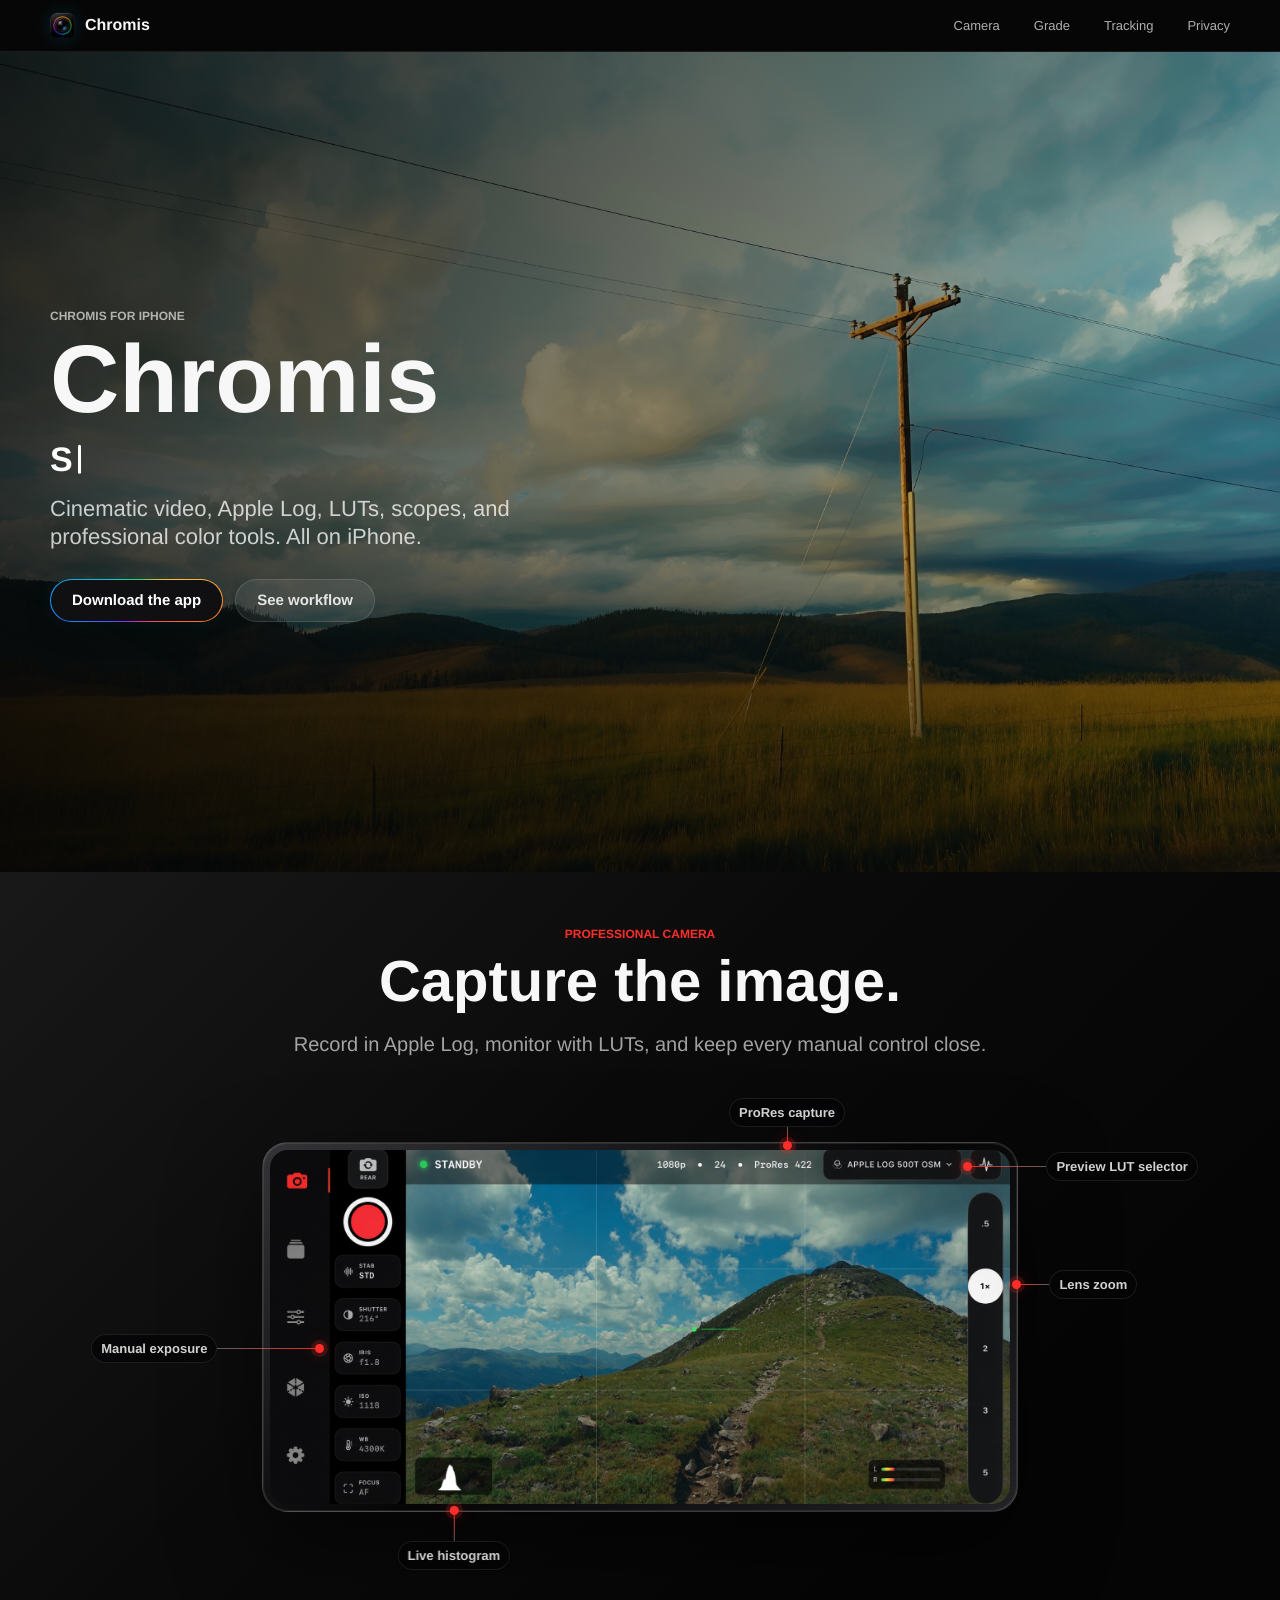
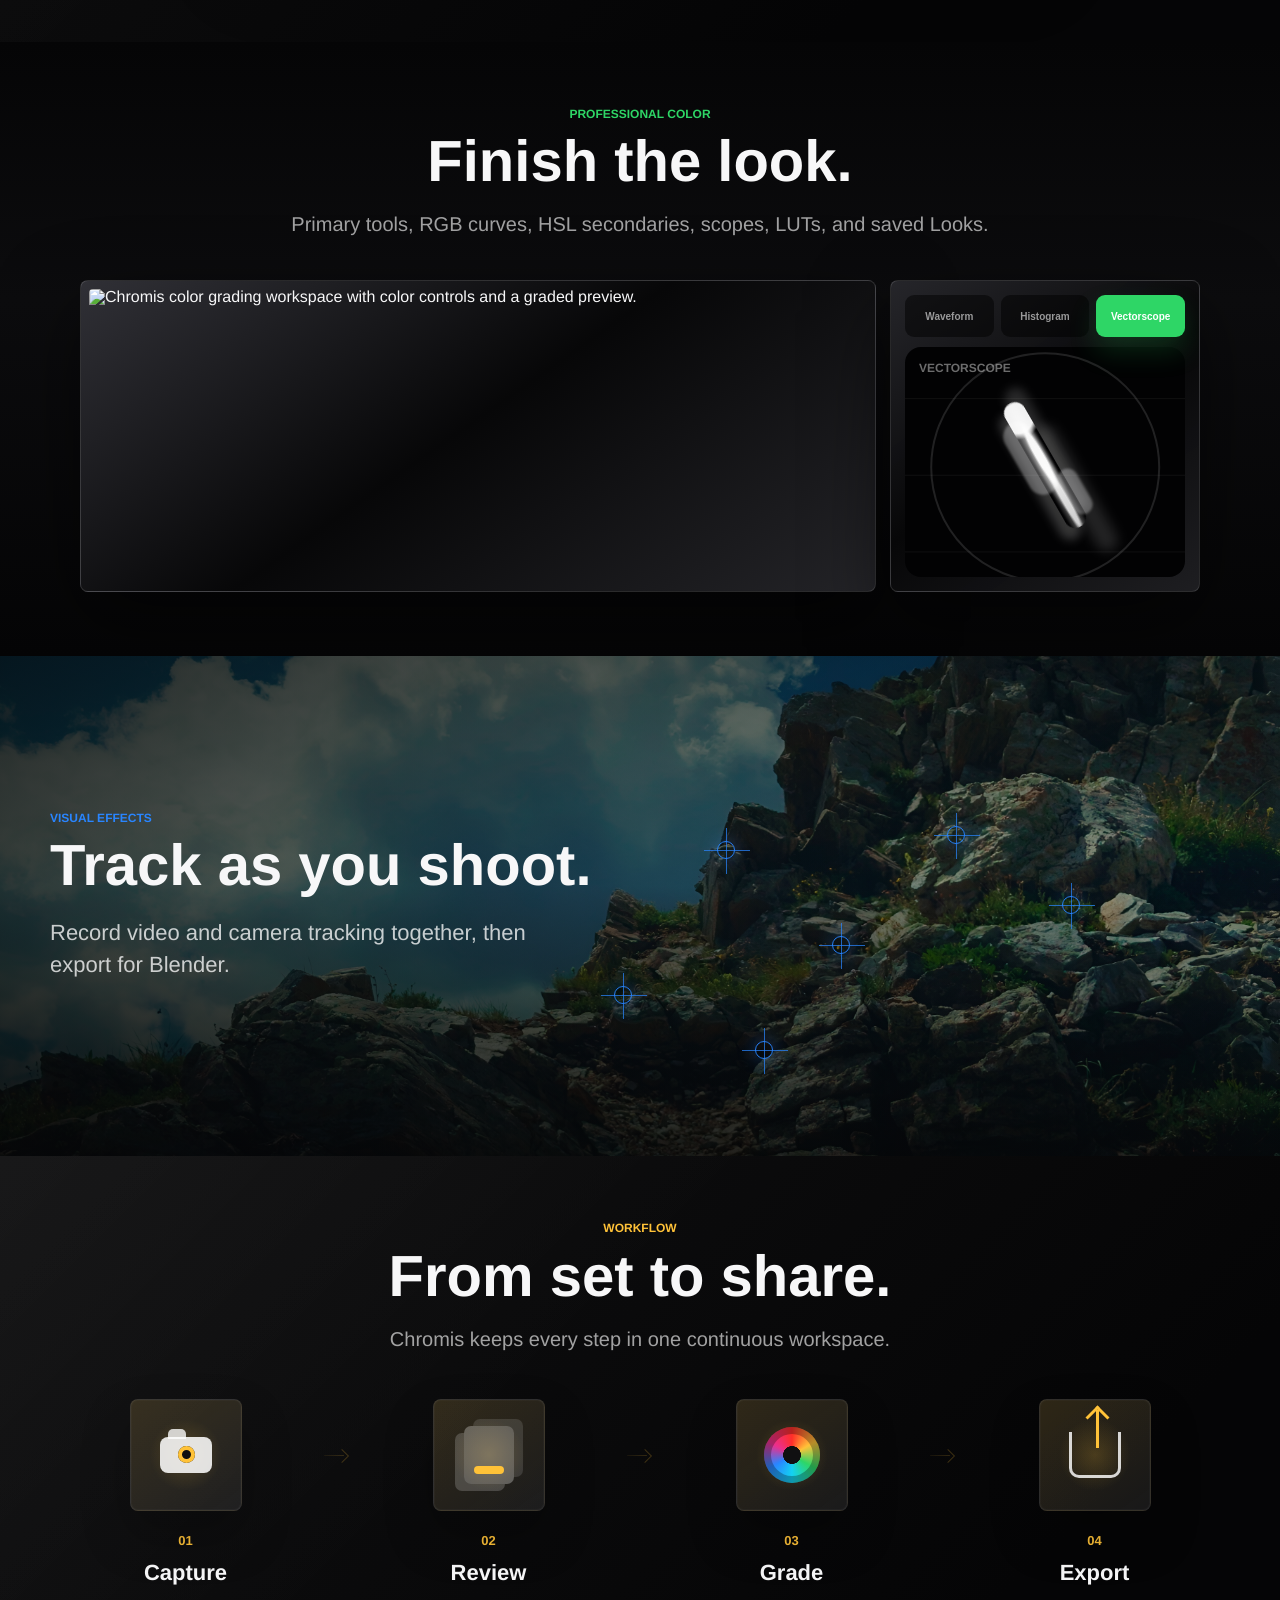
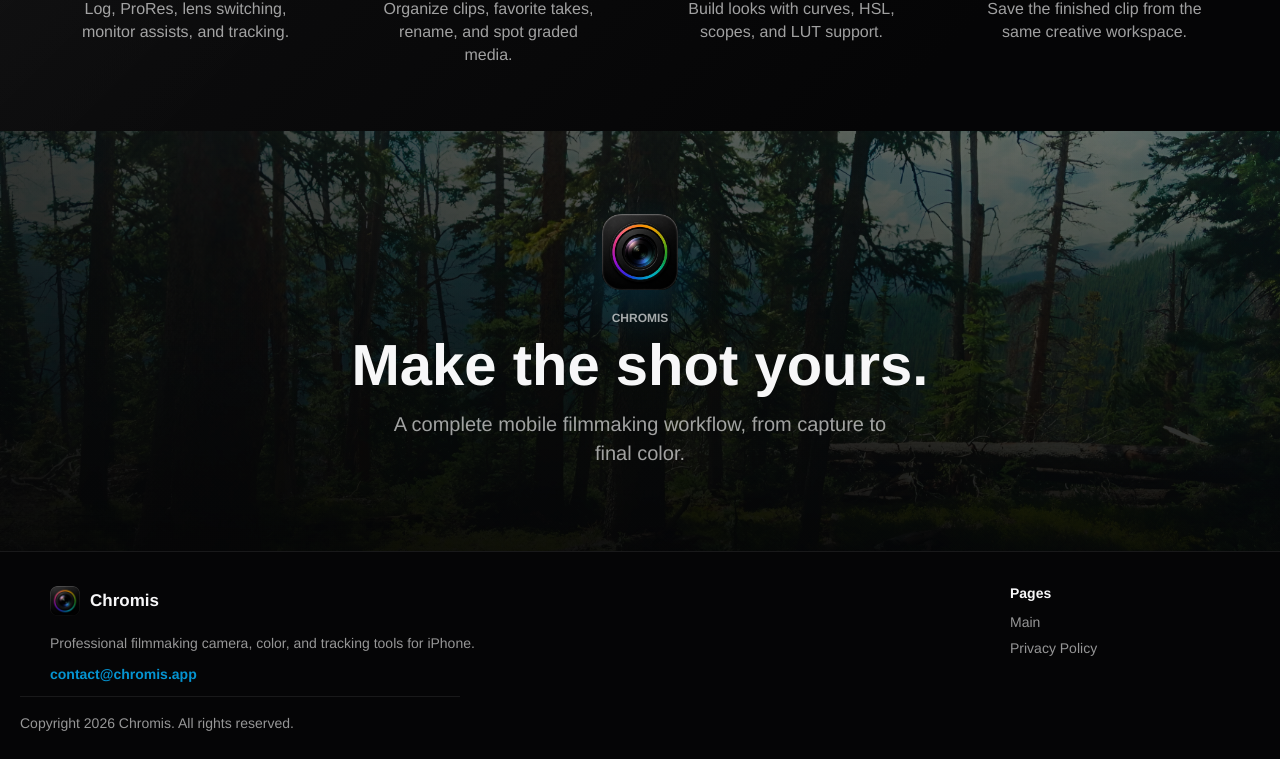
==== commit 144bf0e1: "Link hero CTA directly to App Store" ====
--- a/index.html
+++ b/index.html
@@ -44,7 +44,7 @@
           </p>
           <p class="hero-subtitle">Cinematic video, Apple Log, LUTs, scopes, and professional color tools. All on iPhone.</p>
           <div class="hero-actions" aria-label="Chromis highlights">
-            <a class="button button-primary" href="#camera">Explore the app</a>
+            <a class="button button-primary" href="https://apps.apple.com/us/app/chromis/id6794548835">Download the app</a>
             <a class="button button-ghost" href="#workflow">See workflow</a>
           </div>
         </div>
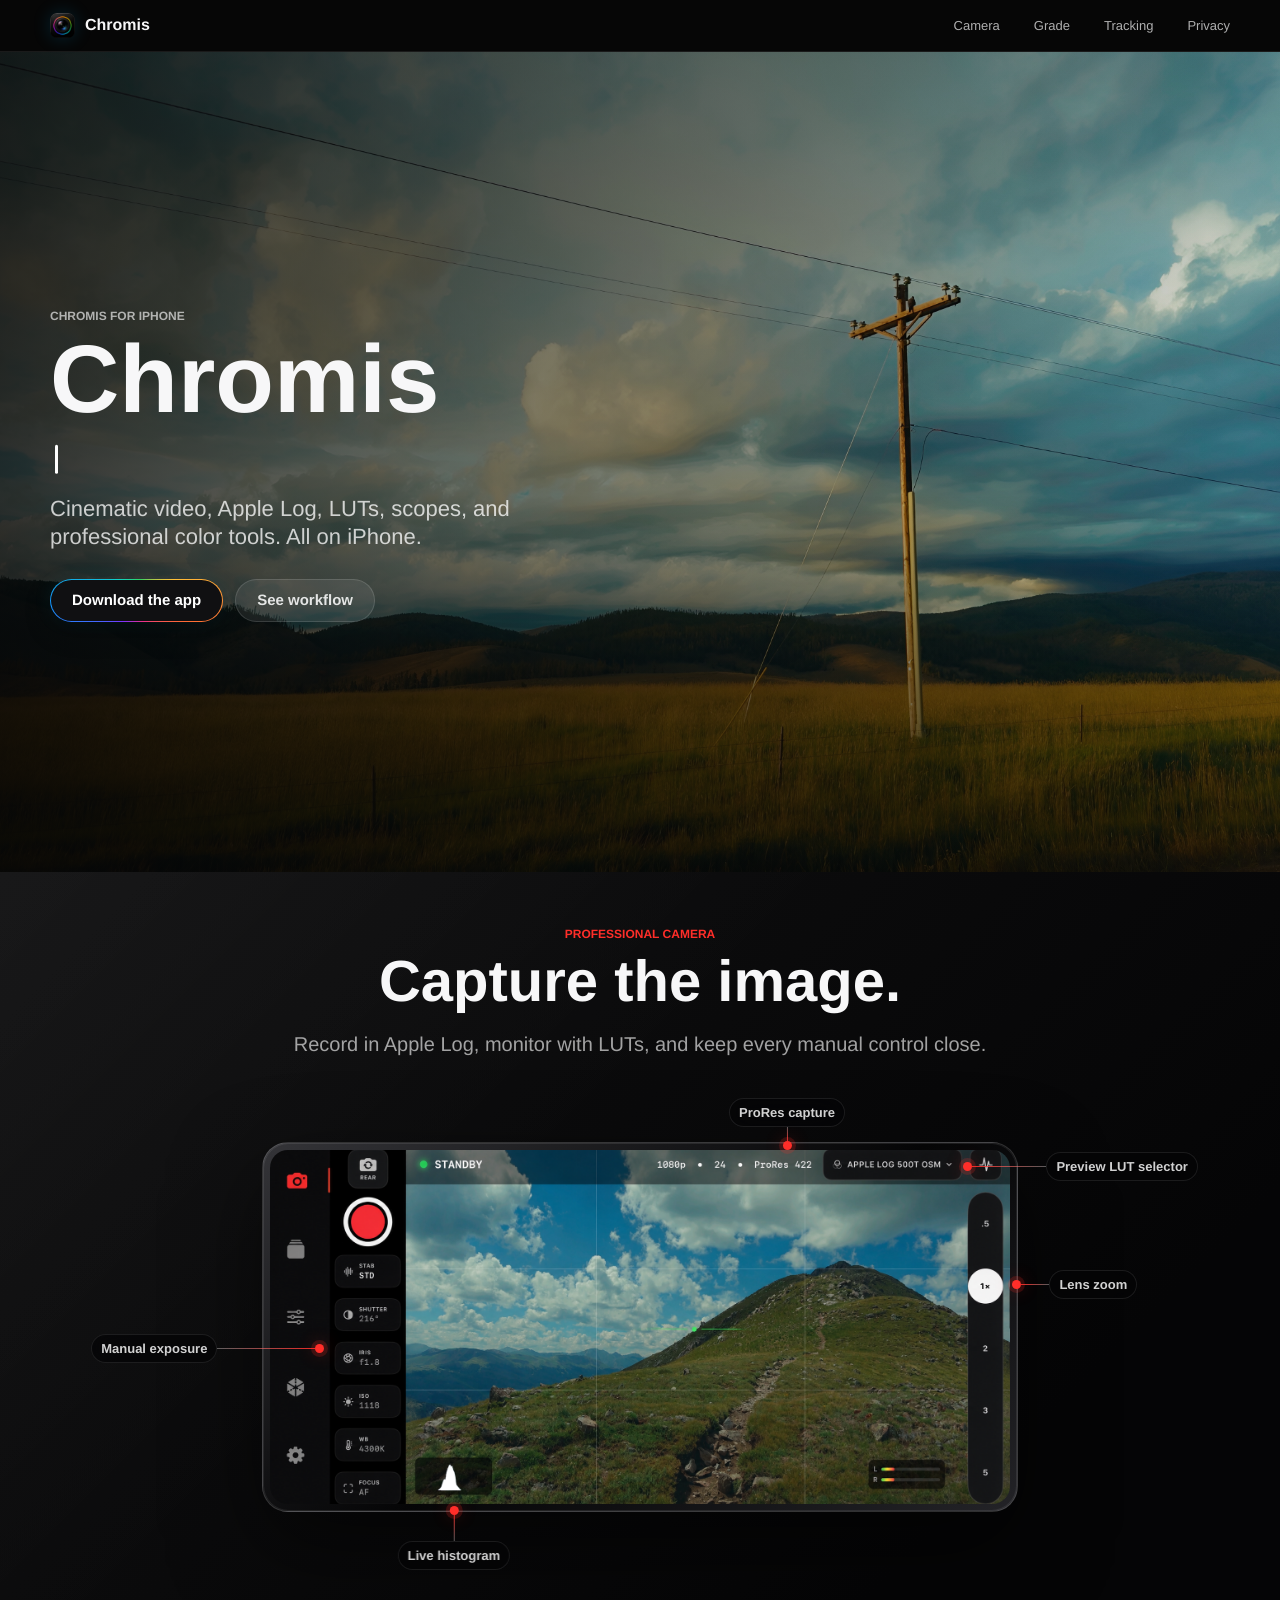
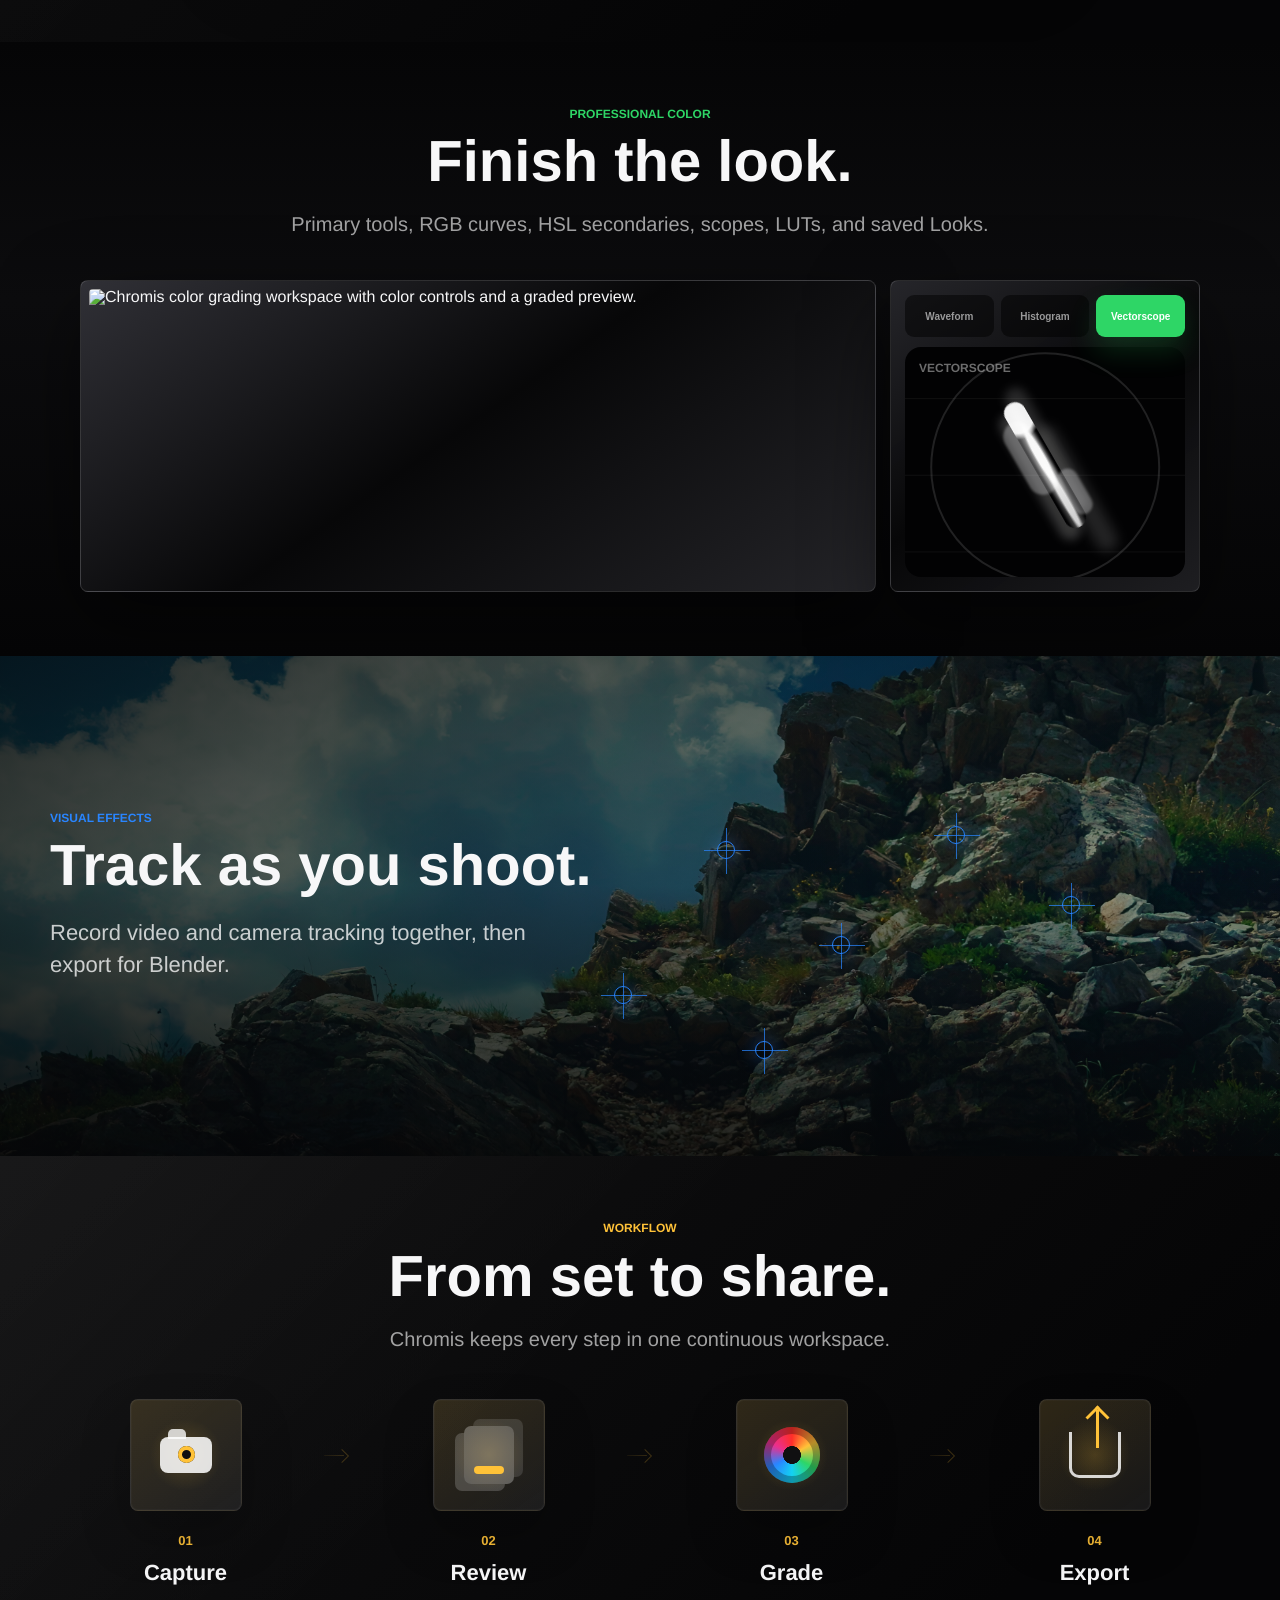
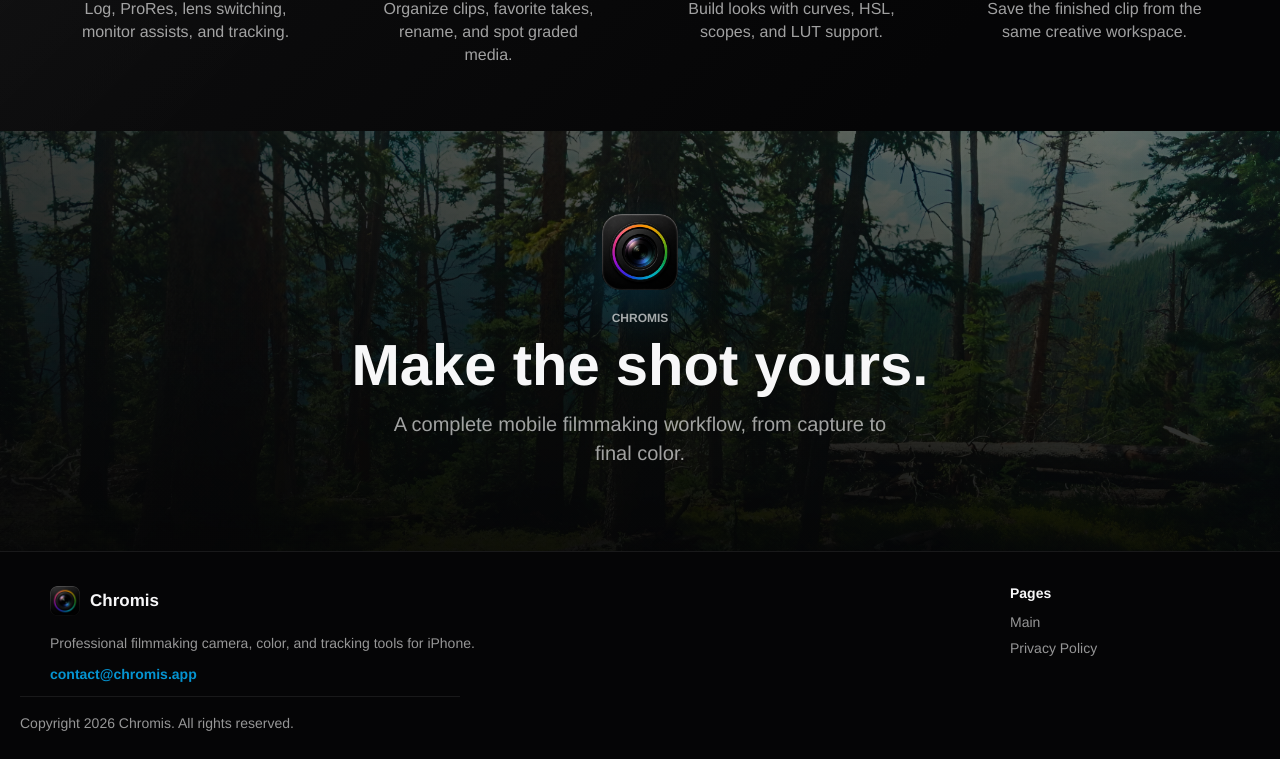
==== commit d488a8d6: "Point download button to app page" ====
--- a/index.html
+++ b/index.html
@@ -44,7 +44,7 @@
           </p>
           <p class="hero-subtitle">Cinematic video, Apple Log, LUTs, scopes, and professional color tools. All on iPhone.</p>
           <div class="hero-actions" aria-label="Chromis highlights">
-            <a class="button button-primary" href="https://apps.apple.com/us/app/chromis/id6794548835">Download the app</a>
+            <a class="button button-primary" href="app/">Download the app</a>
             <a class="button button-ghost" href="#workflow">See workflow</a>
           </div>
         </div>
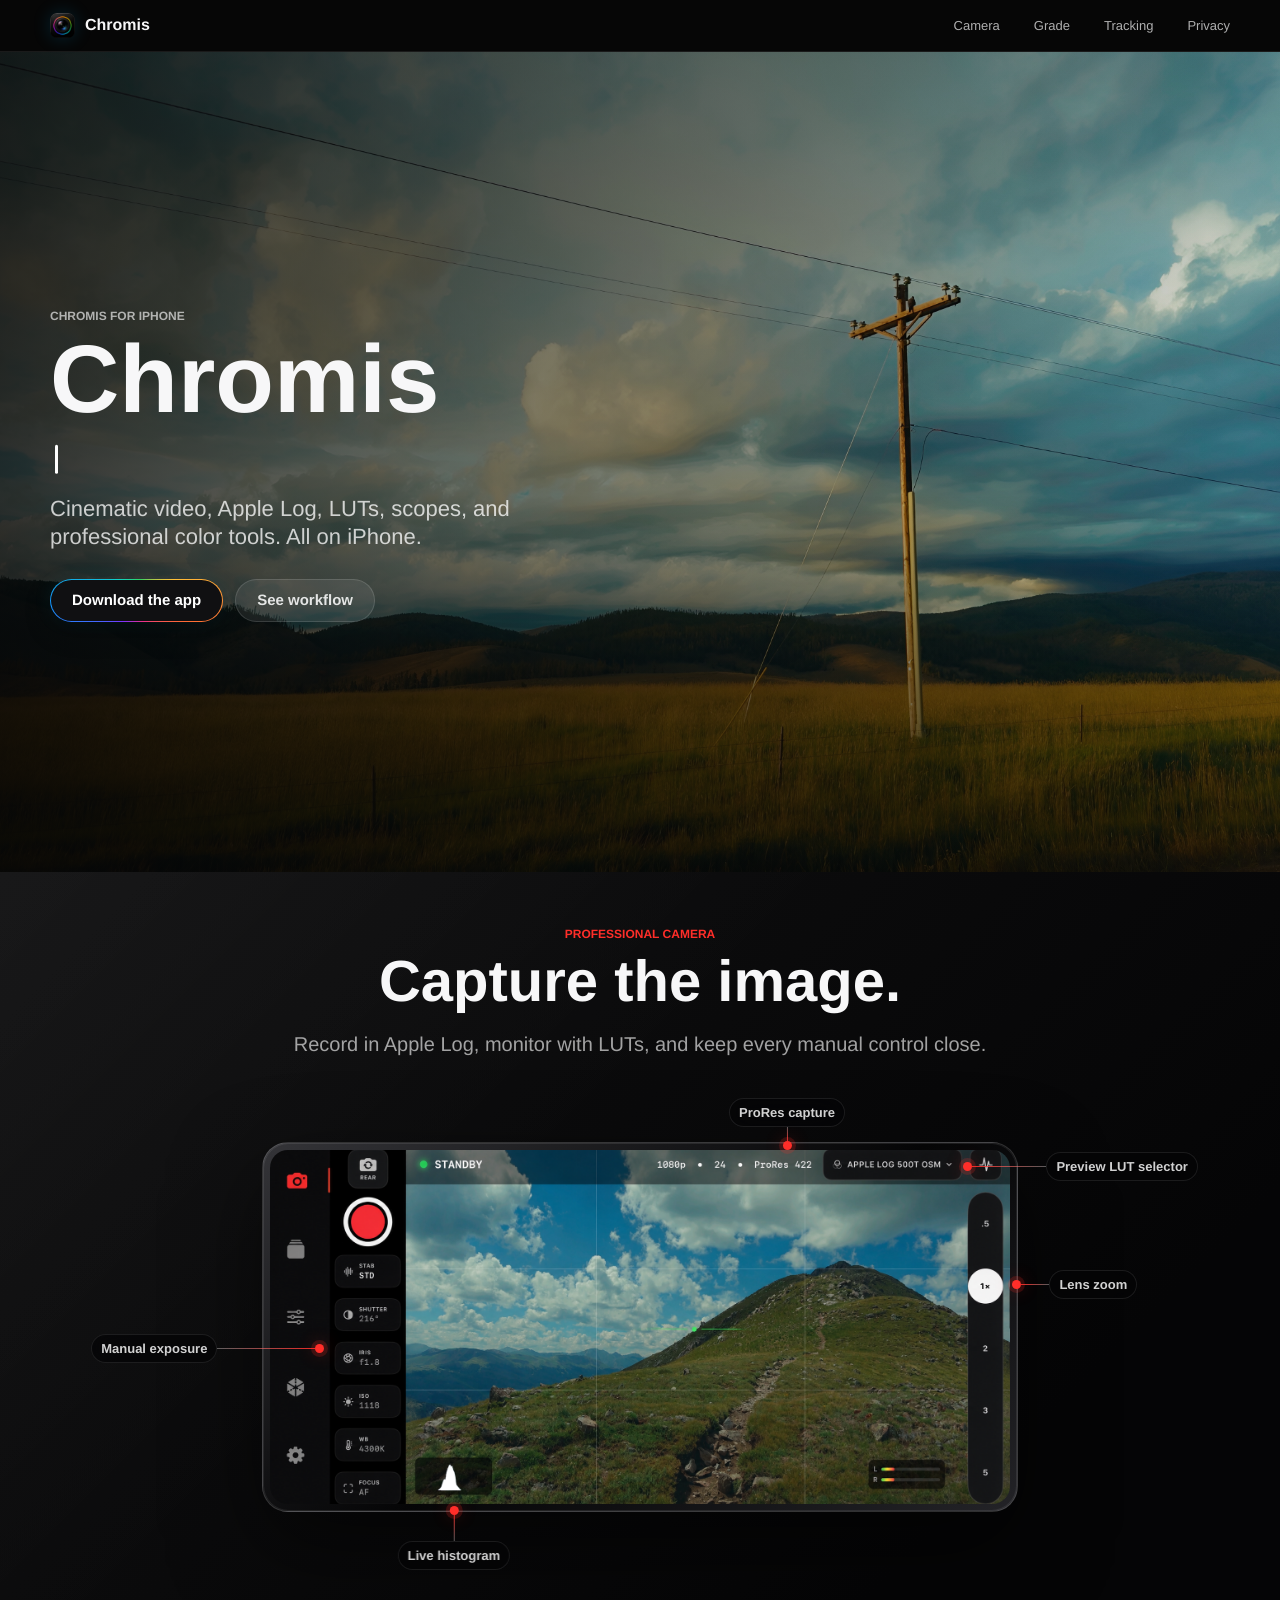
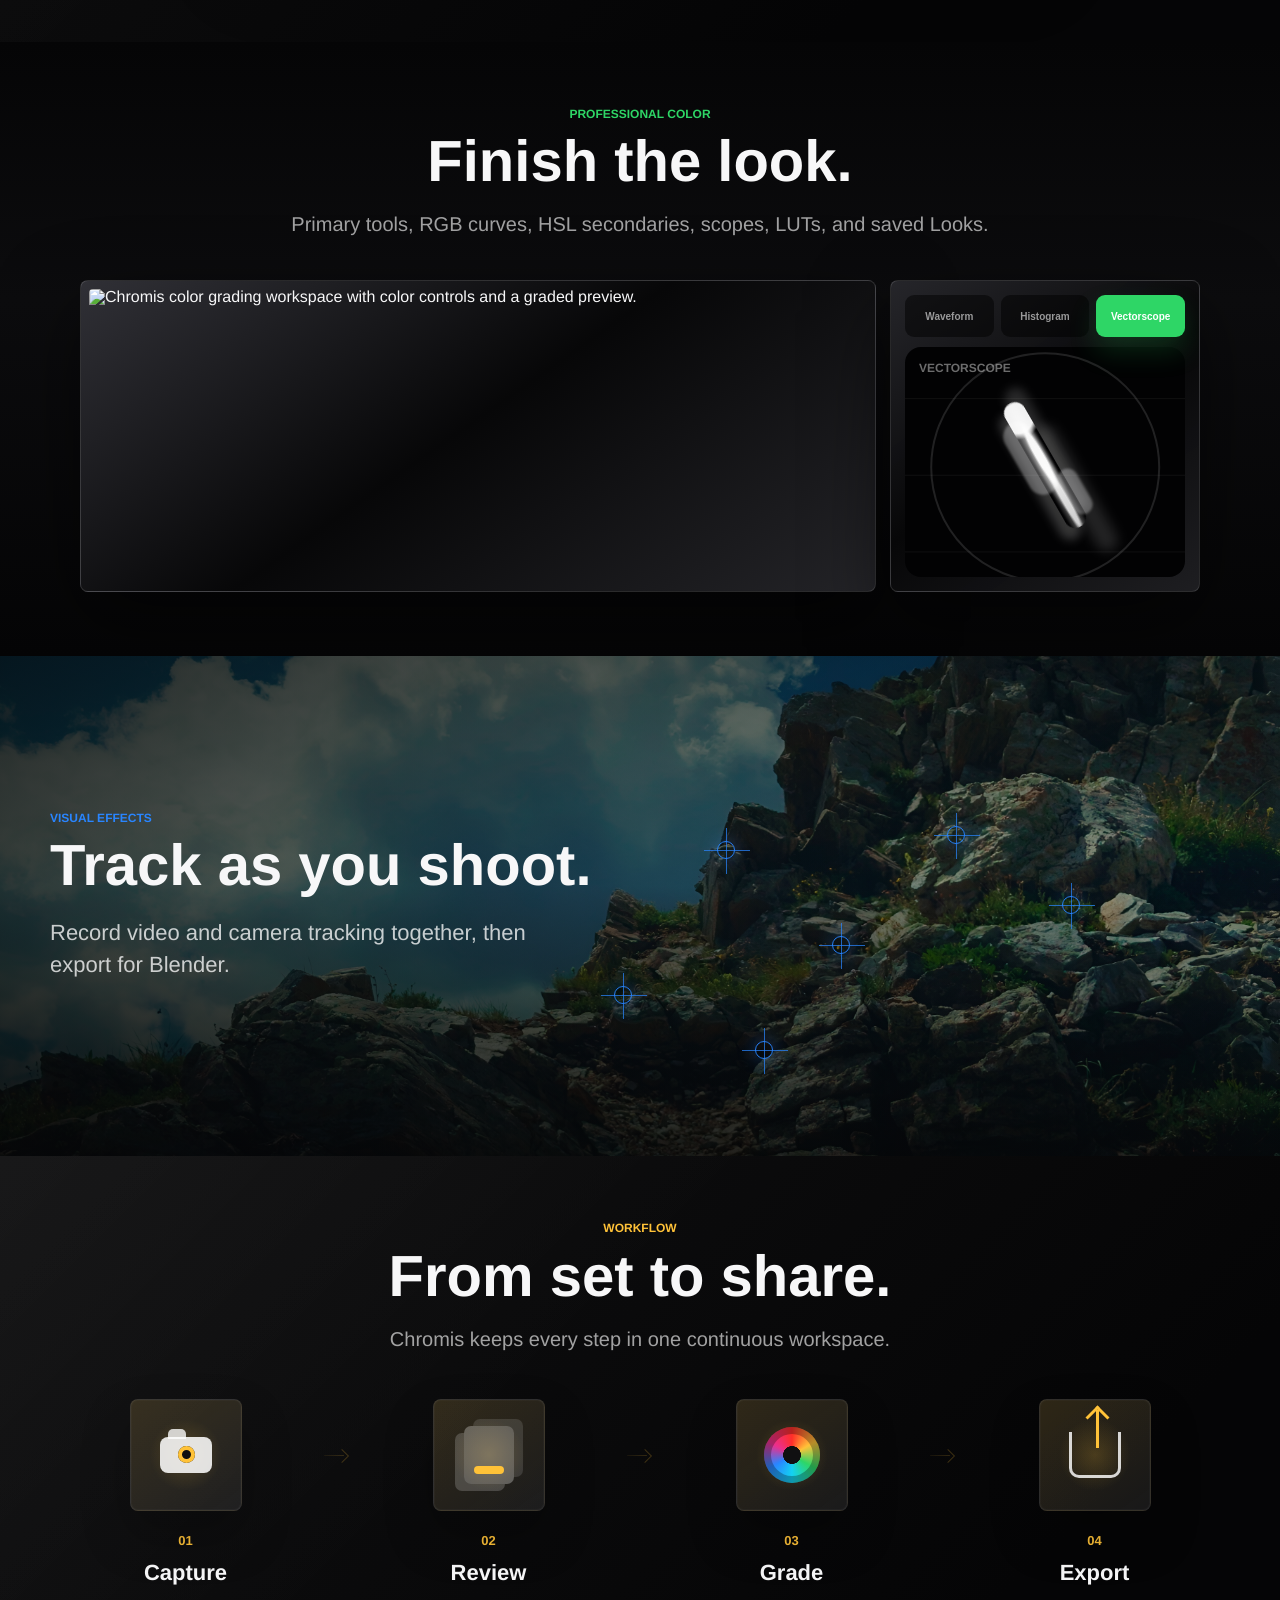
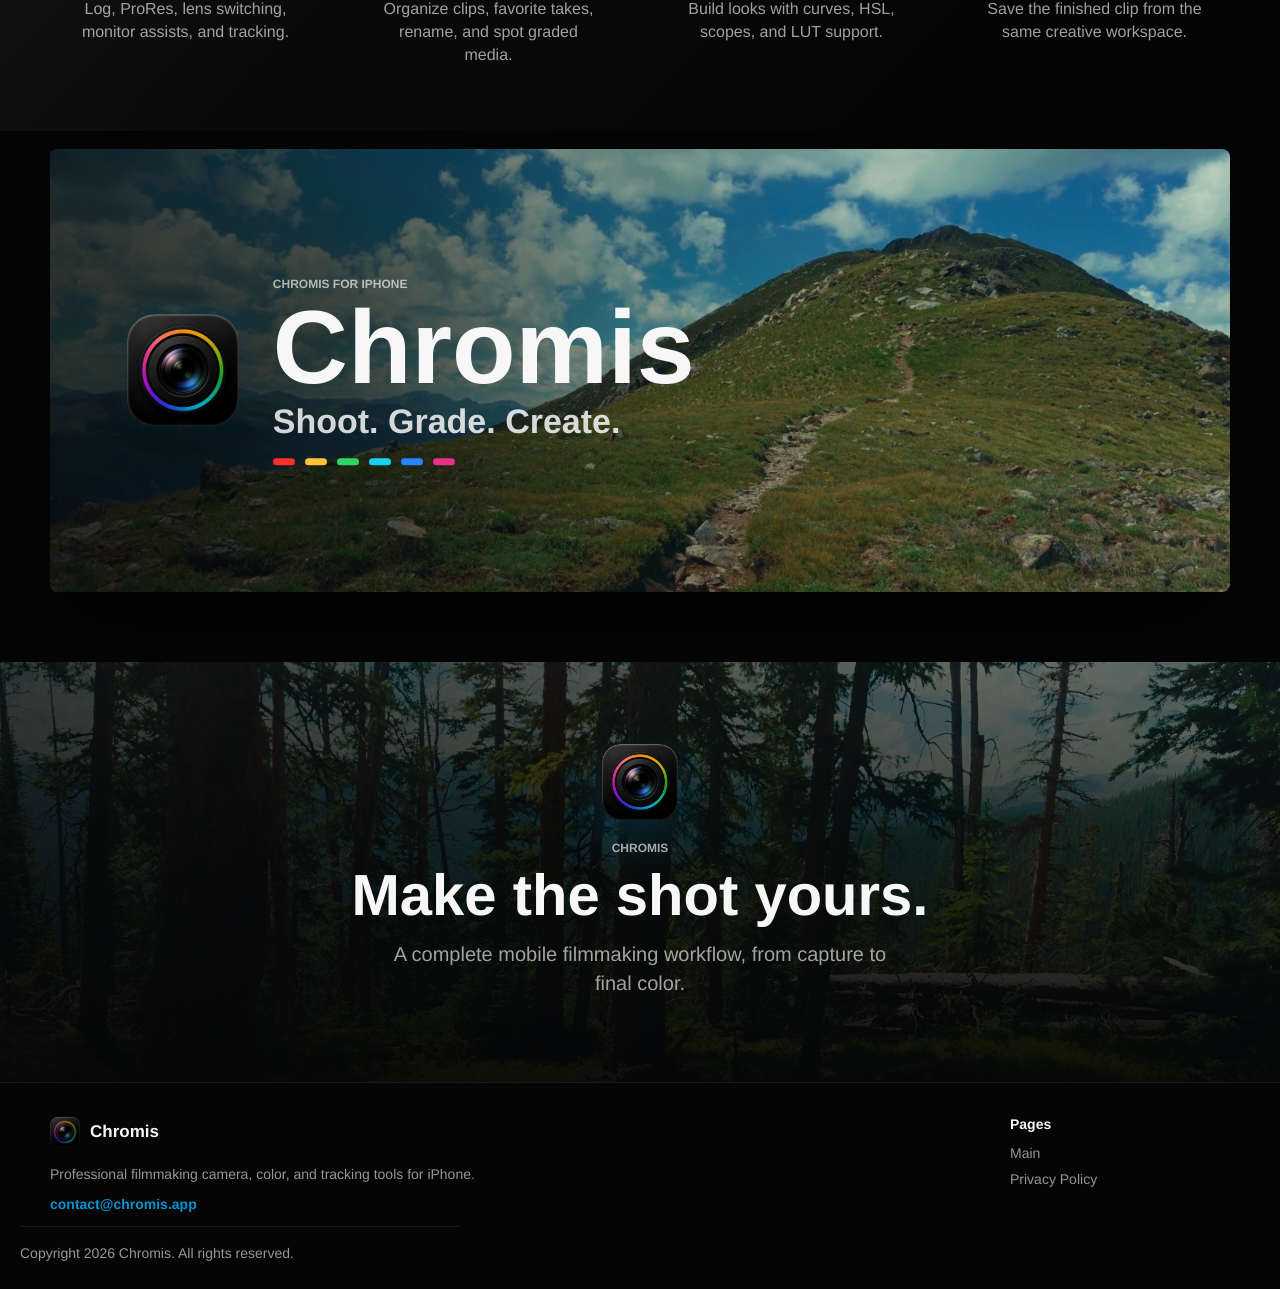
==== commit cc61b0c0: "Add Chromis brand banner and social sharing metadata" ====
--- a/index.html
+++ b/index.html
@@ -4,6 +4,17 @@
     <meta charset="utf-8">
     <meta name="viewport" content="width=device-width, initial-scale=1">
     <meta name="description" content="Chromis is a professional iPhone filmmaking camera for Apple Log capture, LUT monitoring, color grading, scopes, and camera tracking.">
+    <meta property="og:type" content="website">
+    <meta property="og:url" content="https://chromis.app/">
+    <meta property="og:title" content="Chromis - Shoot. Grade. Create.">
+    <meta property="og:description" content="Professional iPhone filmmaking camera, color, and tracking tools.">
+    <meta property="og:image" content="https://chromis.app/assets/chromis-og.png">
+    <meta property="og:image:width" content="1200">
+    <meta property="og:image:height" content="630">
+    <meta name="twitter:card" content="summary_large_image">
+    <meta name="twitter:title" content="Chromis - Shoot. Grade. Create.">
+    <meta name="twitter:description" content="Professional iPhone filmmaking camera, color, and tracking tools.">
+    <meta name="twitter:image" content="https://chromis.app/assets/chromis-og.png">
     <title>Chromis - Shoot. Grade. Create.</title>
     <link rel="icon" href="assets/chromis-icon.png">
     <link rel="apple-touch-icon" href="assets/chromis-icon.png">
@@ -191,6 +202,23 @@
         </div>
       </section>
 
+      <section class="brand-banner-section section-black" aria-label="Chromis banner">
+        <div class="chromis-banner" data-reveal>
+          <img class="chromis-banner-photo" src="assets/chromis-ridge.jpeg" alt="Cinematic mountain ridge landscape.">
+          <div class="chromis-banner-content">
+            <img class="chromis-banner-icon" src="assets/chromis-icon.png" alt="">
+            <div>
+              <p class="eyebrow">CHROMIS FOR IPHONE</p>
+              <h2>Chromis</h2>
+              <p class="chromis-banner-tagline">Shoot. Grade. Create.</p>
+              <span class="chromis-banner-rail" aria-hidden="true">
+                <i></i><i></i><i></i><i></i><i></i><i></i>
+              </span>
+            </div>
+          </div>
+        </div>
+      </section>
+
       <section class="final-section section-black">
         <div class="final-image" aria-hidden="true">
           <img src="assets/chromis-forest.jpeg" alt="">
--- a/styles.css
+++ b/styles.css
@@ -1189,6 +1189,107 @@
   font-size: 16px;
 }
 
+.brand-banner-section {
+  padding: 18px 20px 70px;
+}
+
+.chromis-banner {
+  position: relative;
+  width: min(var(--max), 100%);
+  margin: 0 auto;
+  aspect-ratio: 1800 / 675;
+  overflow: hidden;
+  border-radius: 8px;
+  box-shadow: 0 34px 90px rgba(0, 0, 0, 0.42);
+}
+
+.chromis-banner::after {
+  content: "";
+  position: absolute;
+  inset: 0;
+  background:
+    linear-gradient(90deg, rgba(5, 5, 6, 0.76) 0%, rgba(5, 5, 6, 0.44) 32%, rgba(5, 5, 6, 0.08) 66%, transparent 100%),
+    radial-gradient(circle at 22% 46%, rgba(5, 5, 6, 0.4), transparent 34%);
+  pointer-events: none;
+}
+
+.chromis-banner-photo {
+  width: 100%;
+  height: 100%;
+  object-fit: cover;
+}
+
+.chromis-banner-content {
+  position: absolute;
+  z-index: 2;
+  left: clamp(26px, 6vw, 82px);
+  top: 50%;
+  display: flex;
+  align-items: center;
+  gap: clamp(18px, 2.8vw, 34px);
+  transform: translateY(-50%);
+}
+
+.chromis-banner-icon {
+  width: clamp(66px, 9vw, 112px);
+  height: clamp(66px, 9vw, 112px);
+  border-radius: 22%;
+  box-shadow: 0 18px 42px rgba(0, 0, 0, 0.42), 0 0 28px rgba(5, 148, 209, 0.16);
+}
+
+.chromis-banner-content .eyebrow {
+  margin-bottom: 8px;
+}
+
+.chromis-banner-content h2 {
+  font-size: clamp(54px, 8.4vw, 104px);
+  line-height: 0.92;
+}
+
+.chromis-banner-tagline {
+  margin: 8px 0 0;
+  color: rgba(255, 255, 255, 0.82);
+  font-size: clamp(20px, 3.2vw, 34px);
+  font-weight: 800;
+  line-height: 1.05;
+}
+
+.chromis-banner-rail {
+  display: flex;
+  gap: 10px;
+  margin-top: 18px;
+}
+
+.chromis-banner-rail i {
+  width: 22px;
+  height: 7px;
+  border-radius: 999px;
+}
+
+.chromis-banner-rail i:nth-child(1) {
+  background: var(--camera-red);
+}
+
+.chromis-banner-rail i:nth-child(2) {
+  background: var(--workflow-amber);
+}
+
+.chromis-banner-rail i:nth-child(3) {
+  background: var(--edit-green);
+}
+
+.chromis-banner-rail i:nth-child(4) {
+  background: #14d1f2;
+}
+
+.chromis-banner-rail i:nth-child(5) {
+  background: var(--lut-blue);
+}
+
+.chromis-banner-rail i:nth-child(6) {
+  background: #eb2f8d;
+}
+
 .final-section {
   min-height: 420px;
   display: grid;
@@ -1587,8 +1688,40 @@
   .grade-section,
   .workflow-section,
   .tracking-section,
+  .brand-banner-section,
   .final-section {
     padding: 58px 20px;
+  }
+
+  .brand-banner-section {
+    padding-top: 0;
+  }
+
+  .chromis-banner {
+    aspect-ratio: 4 / 3;
+  }
+
+  .chromis-banner::after {
+    background:
+      linear-gradient(0deg, rgba(5, 5, 6, 0.82) 0%, rgba(5, 5, 6, 0.5) 52%, rgba(5, 5, 6, 0.08) 100%),
+      radial-gradient(circle at 44% 62%, rgba(5, 5, 6, 0.42), transparent 42%);
+  }
+
+  .chromis-banner-content {
+    left: 24px;
+    right: 24px;
+    top: auto;
+    bottom: 28px;
+    align-items: flex-end;
+    transform: none;
+  }
+
+  .chromis-banner-content h2 {
+    font-size: 48px;
+  }
+
+  .chromis-banner-tagline {
+    font-size: 22px;
   }
 
   .grade-showcase {
@@ -1649,4 +1782,25 @@
     width: 100%;
   }
 
-}
+  .chromis-banner {
+    aspect-ratio: 1 / 1;
+  }
+
+  .chromis-banner-content {
+    display: grid;
+    gap: 16px;
+  }
+
+  .chromis-banner-content h2 {
+    font-size: 42px;
+  }
+
+  .chromis-banner-rail {
+    gap: 8px;
+  }
+
+  .chromis-banner-rail i {
+    width: 19px;
+  }
+
+}
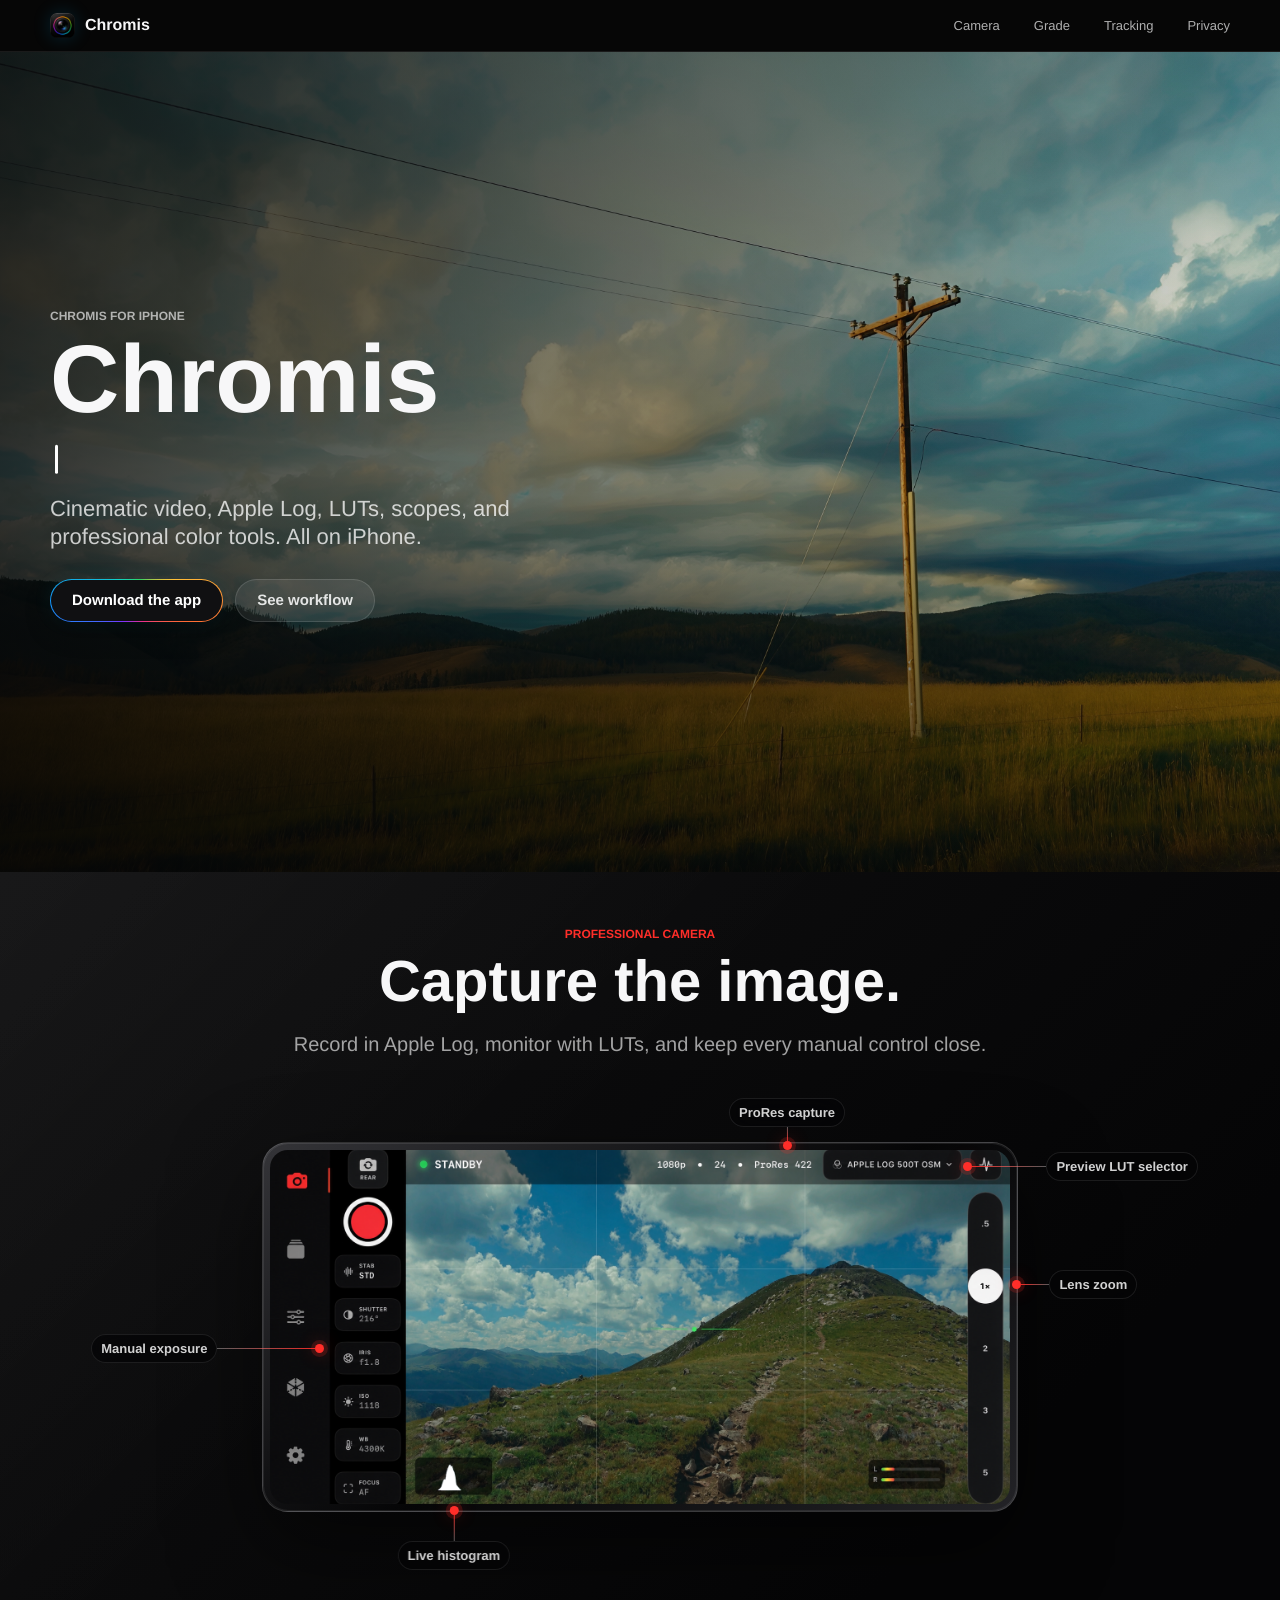
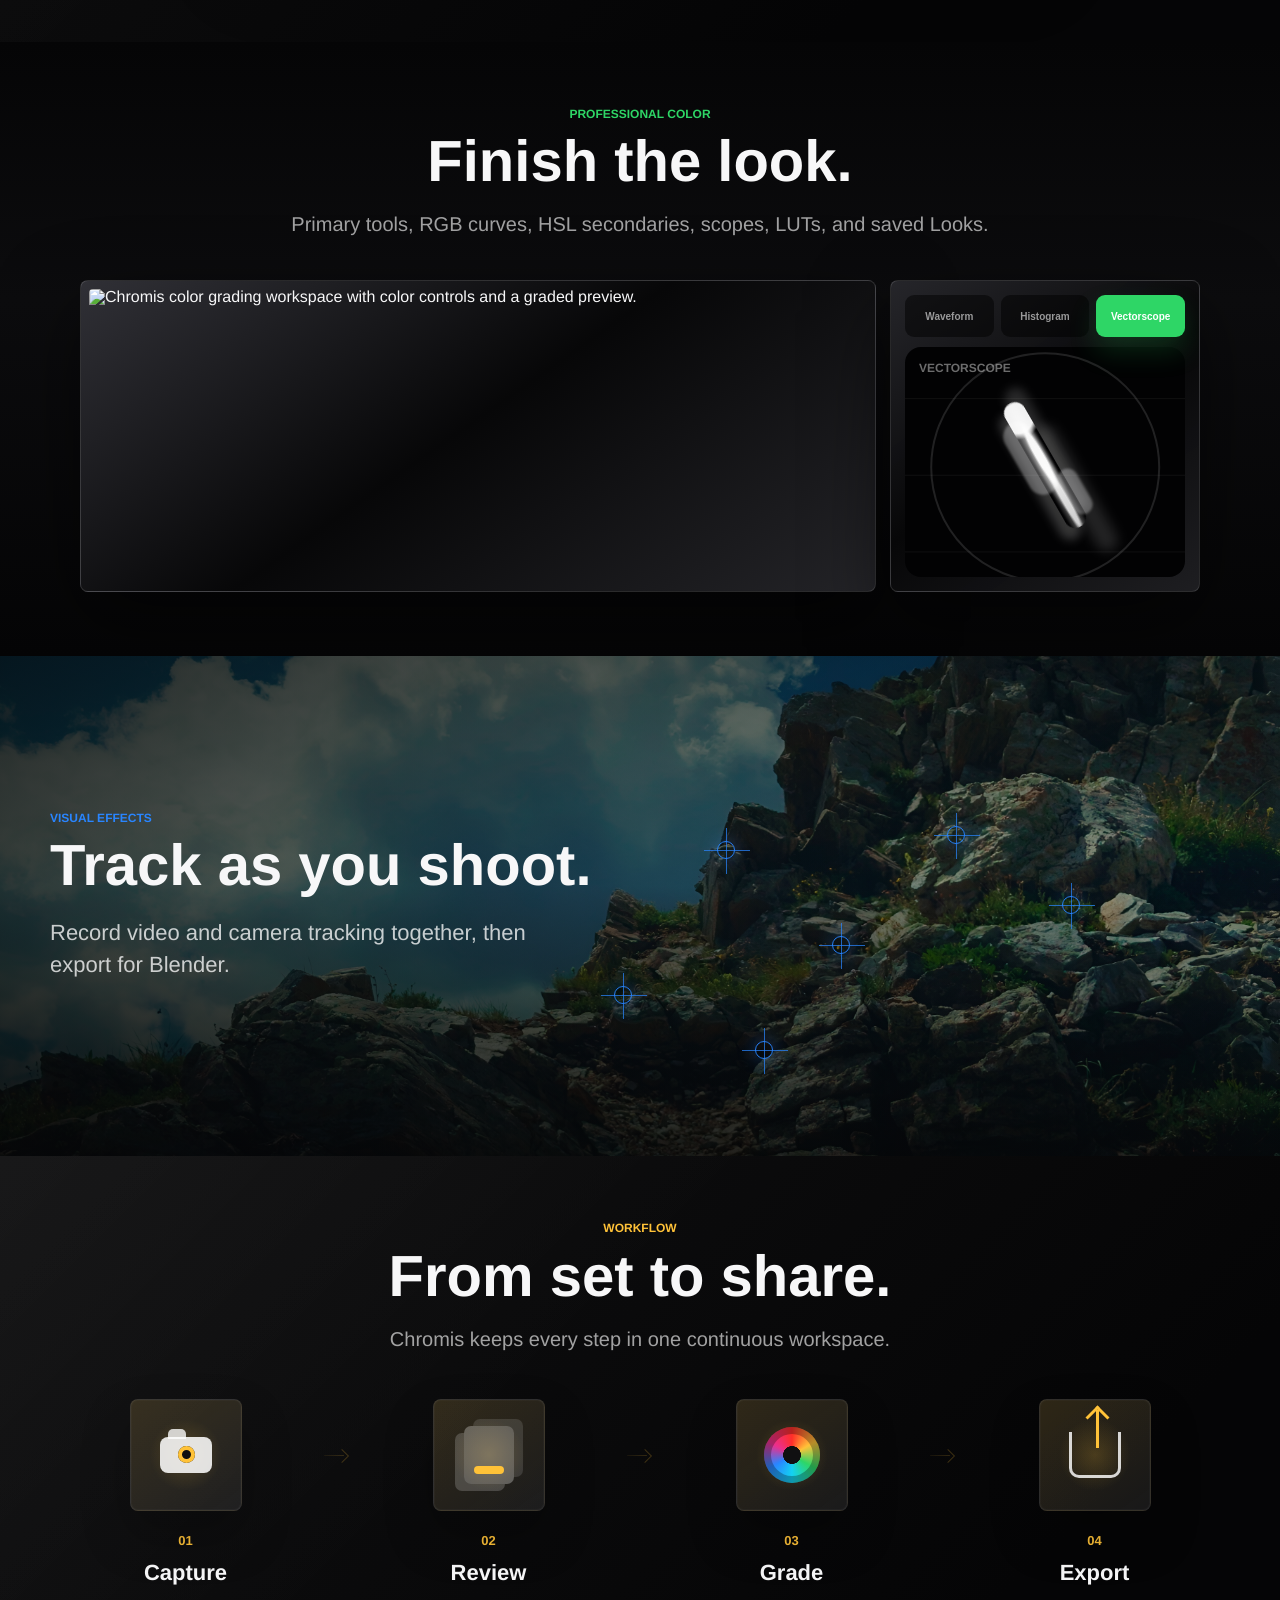
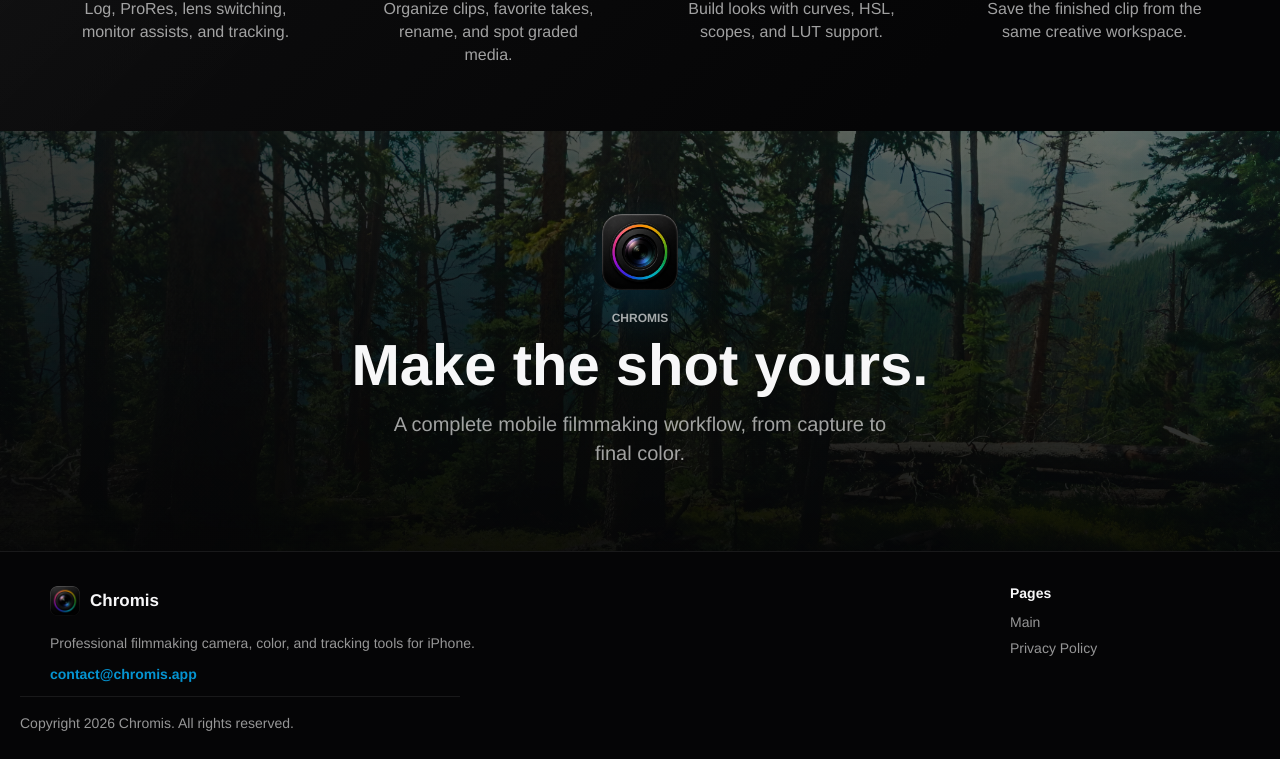
==== commit 02b1e6e4: "l" ====
--- a/index.html
+++ b/index.html
@@ -202,23 +202,6 @@
         </div>
       </section>
 
-      <section class="brand-banner-section section-black" aria-label="Chromis banner">
-        <div class="chromis-banner" data-reveal>
-          <img class="chromis-banner-photo" src="assets/chromis-ridge.jpeg" alt="Cinematic mountain ridge landscape.">
-          <div class="chromis-banner-content">
-            <img class="chromis-banner-icon" src="assets/chromis-icon.png" alt="">
-            <div>
-              <p class="eyebrow">CHROMIS FOR IPHONE</p>
-              <h2>Chromis</h2>
-              <p class="chromis-banner-tagline">Shoot. Grade. Create.</p>
-              <span class="chromis-banner-rail" aria-hidden="true">
-                <i></i><i></i><i></i><i></i><i></i><i></i>
-              </span>
-            </div>
-          </div>
-        </div>
-      </section>
-
       <section class="final-section section-black">
         <div class="final-image" aria-hidden="true">
           <img src="assets/chromis-forest.jpeg" alt="">
--- a/styles.css
+++ b/styles.css
@@ -1189,107 +1189,6 @@
   font-size: 16px;
 }
 
-.brand-banner-section {
-  padding: 18px 20px 70px;
-}
-
-.chromis-banner {
-  position: relative;
-  width: min(var(--max), 100%);
-  margin: 0 auto;
-  aspect-ratio: 1800 / 675;
-  overflow: hidden;
-  border-radius: 8px;
-  box-shadow: 0 34px 90px rgba(0, 0, 0, 0.42);
-}
-
-.chromis-banner::after {
-  content: "";
-  position: absolute;
-  inset: 0;
-  background:
-    linear-gradient(90deg, rgba(5, 5, 6, 0.76) 0%, rgba(5, 5, 6, 0.44) 32%, rgba(5, 5, 6, 0.08) 66%, transparent 100%),
-    radial-gradient(circle at 22% 46%, rgba(5, 5, 6, 0.4), transparent 34%);
-  pointer-events: none;
-}
-
-.chromis-banner-photo {
-  width: 100%;
-  height: 100%;
-  object-fit: cover;
-}
-
-.chromis-banner-content {
-  position: absolute;
-  z-index: 2;
-  left: clamp(26px, 6vw, 82px);
-  top: 50%;
-  display: flex;
-  align-items: center;
-  gap: clamp(18px, 2.8vw, 34px);
-  transform: translateY(-50%);
-}
-
-.chromis-banner-icon {
-  width: clamp(66px, 9vw, 112px);
-  height: clamp(66px, 9vw, 112px);
-  border-radius: 22%;
-  box-shadow: 0 18px 42px rgba(0, 0, 0, 0.42), 0 0 28px rgba(5, 148, 209, 0.16);
-}
-
-.chromis-banner-content .eyebrow {
-  margin-bottom: 8px;
-}
-
-.chromis-banner-content h2 {
-  font-size: clamp(54px, 8.4vw, 104px);
-  line-height: 0.92;
-}
-
-.chromis-banner-tagline {
-  margin: 8px 0 0;
-  color: rgba(255, 255, 255, 0.82);
-  font-size: clamp(20px, 3.2vw, 34px);
-  font-weight: 800;
-  line-height: 1.05;
-}
-
-.chromis-banner-rail {
-  display: flex;
-  gap: 10px;
-  margin-top: 18px;
-}
-
-.chromis-banner-rail i {
-  width: 22px;
-  height: 7px;
-  border-radius: 999px;
-}
-
-.chromis-banner-rail i:nth-child(1) {
-  background: var(--camera-red);
-}
-
-.chromis-banner-rail i:nth-child(2) {
-  background: var(--workflow-amber);
-}
-
-.chromis-banner-rail i:nth-child(3) {
-  background: var(--edit-green);
-}
-
-.chromis-banner-rail i:nth-child(4) {
-  background: #14d1f2;
-}
-
-.chromis-banner-rail i:nth-child(5) {
-  background: var(--lut-blue);
-}
-
-.chromis-banner-rail i:nth-child(6) {
-  background: #eb2f8d;
-}
-
 .final-section {
   min-height: 420px;
   display: grid;
@@ -1688,40 +1587,8 @@
   .grade-section,
   .workflow-section,
   .tracking-section,
-  .brand-banner-section,
   .final-section {
     padding: 58px 20px;
-  }
-
-  .brand-banner-section {
-    padding-top: 0;
-  }
-
-  .chromis-banner {
-    aspect-ratio: 4 / 3;
-  }
-
-  .chromis-banner::after {
-    background:
-      linear-gradient(0deg, rgba(5, 5, 6, 0.82) 0%, rgba(5, 5, 6, 0.5) 52%, rgba(5, 5, 6, 0.08) 100%),
-      radial-gradient(circle at 44% 62%, rgba(5, 5, 6, 0.42), transparent 42%);
-  }
-
-  .chromis-banner-content {
-    left: 24px;
-    right: 24px;
-    top: auto;
-    bottom: 28px;
-    align-items: flex-end;
-    transform: none;
-  }
-
-  .chromis-banner-content h2 {
-    font-size: 48px;
-  }
-
-  .chromis-banner-tagline {
-    font-size: 22px;
   }
 
   .grade-showcase {
@@ -1782,25 +1649,4 @@
     width: 100%;
   }
 
-  .chromis-banner {
-    aspect-ratio: 1 / 1;
-  }
-
-  .chromis-banner-content {
-    display: grid;
-    gap: 16px;
-  }
-
-  .chromis-banner-content h2 {
-    font-size: 42px;
-  }
-
-  .chromis-banner-rail {
-    gap: 8px;
-  }
-
-  .chromis-banner-rail i {
-    width: 19px;
-  }
-
-}
+}
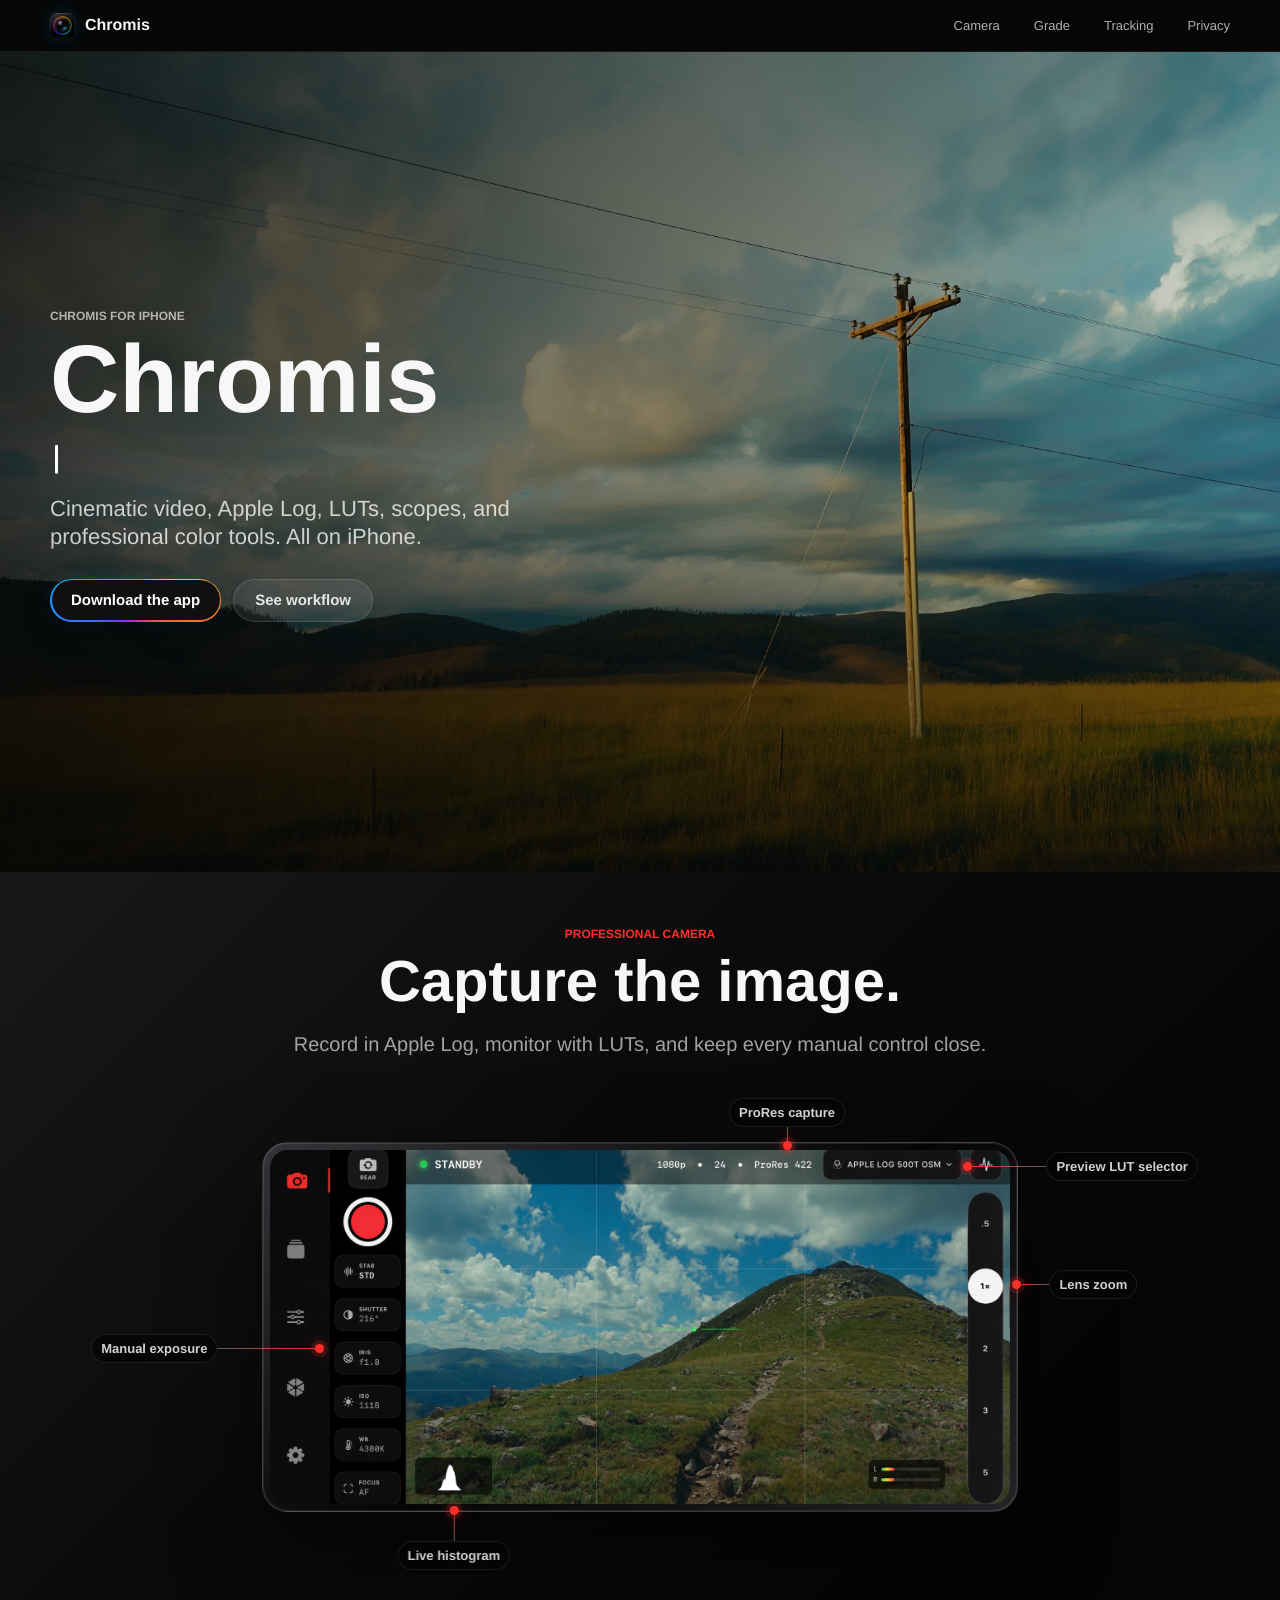
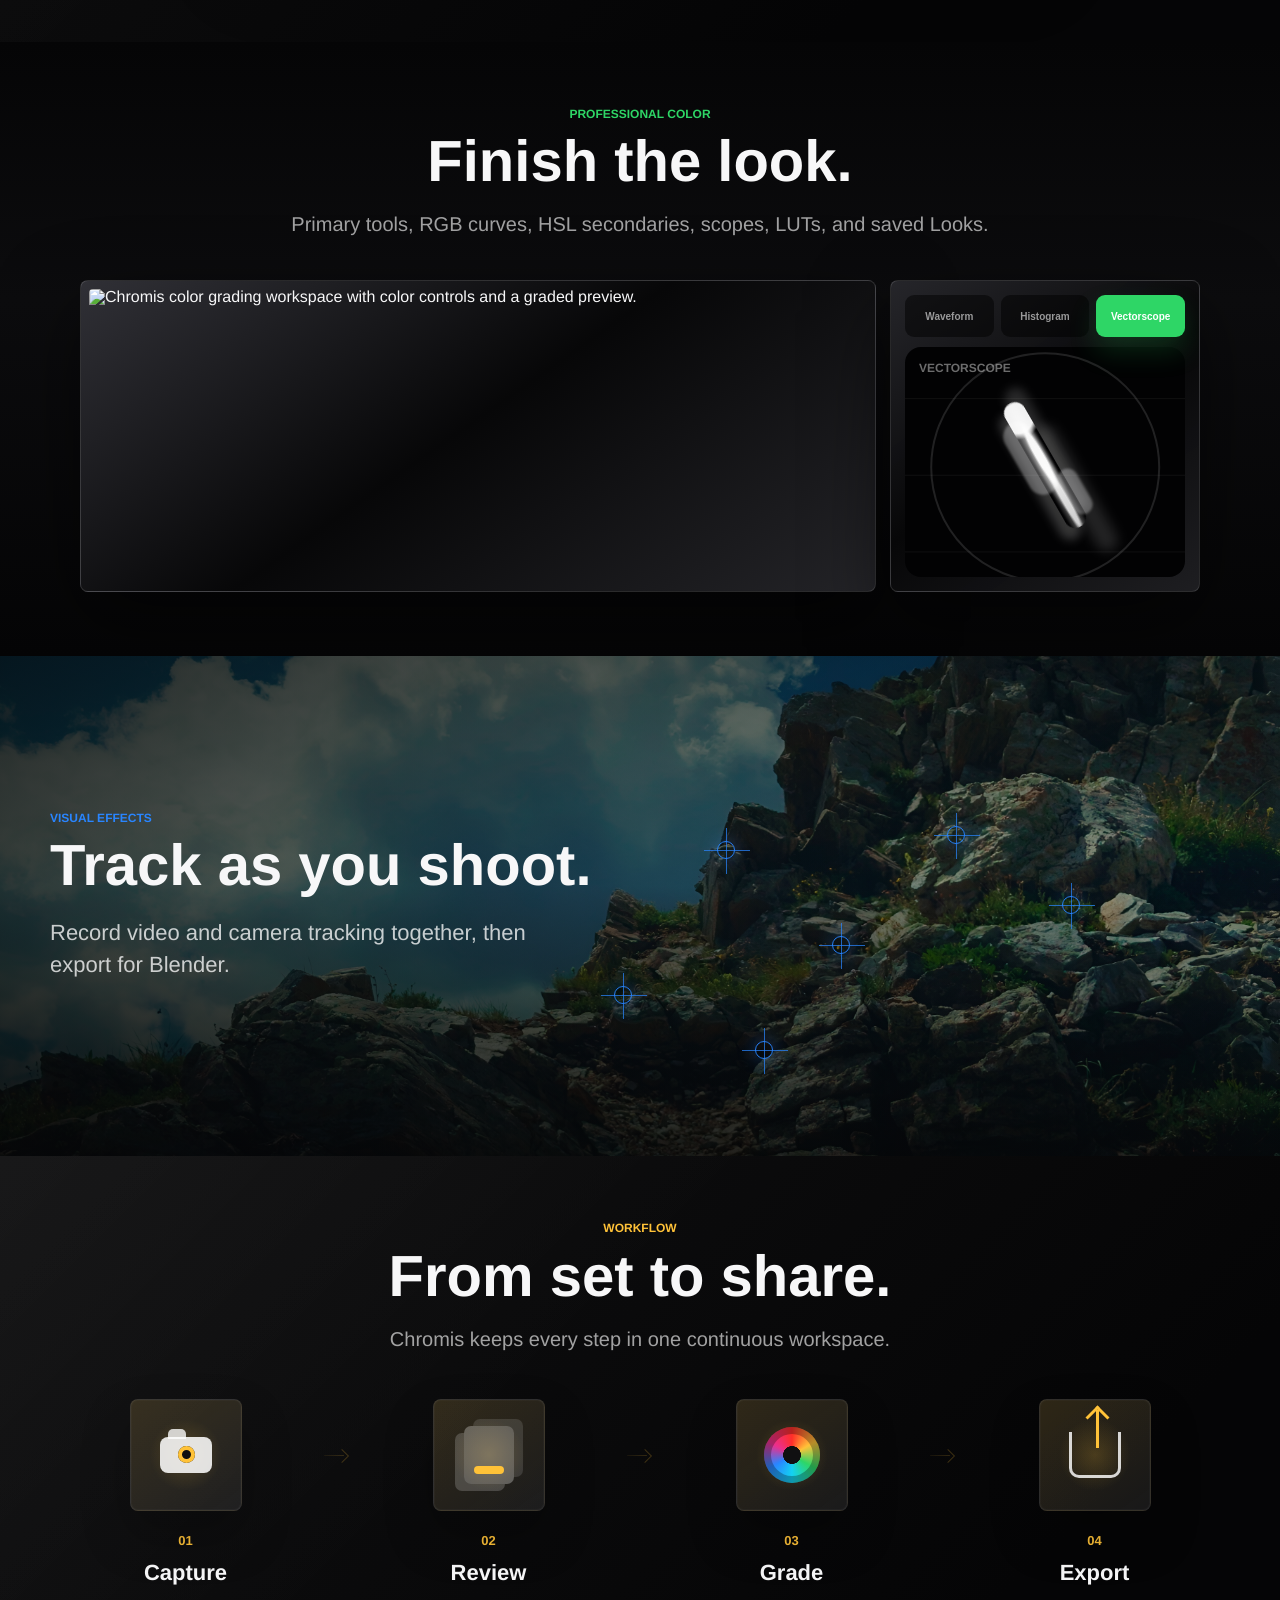
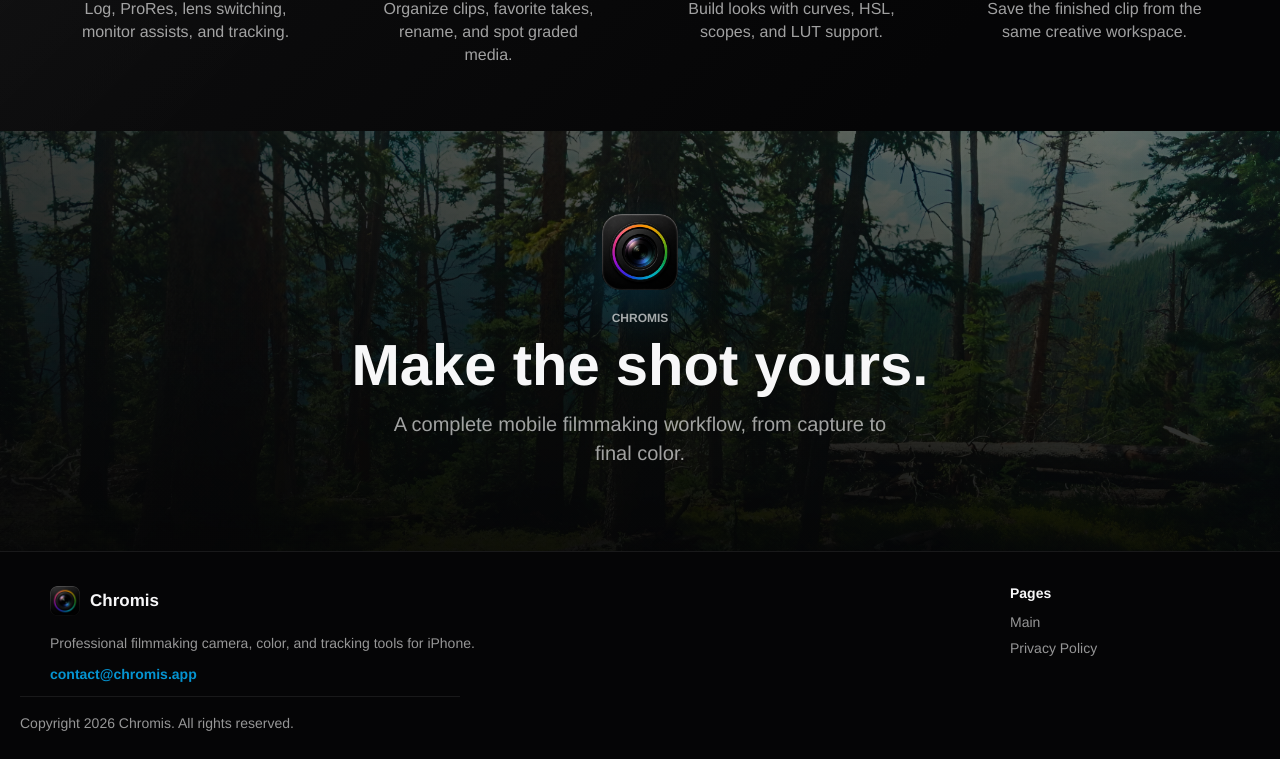
==== commit 9bc8d846: "C" ====
--- a/index.html
+++ b/index.html
@@ -55,7 +55,10 @@
           </p>
           <p class="hero-subtitle">Cinematic video, Apple Log, LUTs, scopes, and professional color tools. All on iPhone.</p>
           <div class="hero-actions" aria-label="Chromis highlights">
-            <a class="button button-primary" href="app/">Download the app</a>
+            <a class="button button-primary" href="app/" data-spin-ring>
+              <span class="button-ring" aria-hidden="true"></span>
+              <span class="button-label">Download the app</span>
+            </a>
             <a class="button button-ghost" href="#workflow">See workflow</a>
           </div>
         </div>
--- a/styles.css
+++ b/styles.css
@@ -306,17 +306,81 @@
 
 .button-primary {
   color: white;
-  background:
-    linear-gradient(#101012, #101012) padding-box,
-    conic-gradient(from 215deg, #7a32ff, #1594ff, #10d2c8, #2ed666, #ffc238, #ff6b33, #eb2f8d, #7a32ff) border-box;
-  border: 1.5px solid transparent;
+  overflow: hidden;
+  isolation: isolate;
   box-shadow: 0 10px 26px rgba(0, 0, 0, 0.28), 0 0 20px rgba(20, 209, 242, 0.08);
+  transition: transform 0.36s cubic-bezier(0.22, 1, 0.36, 1), box-shadow 0.36s ease;
+}
+
+/* Inner fill: leaves the rotating ring visible as a 1.5px rainbow border. */
+.button-primary::after {
+  content: "";
+  position: absolute;
+  z-index: 1;
+  inset: 1.5px;
+  border-radius: inherit;
+  background: #101012;
+}
+
+/* Rotated layer stays the size of the button, so its centre is the pill's
+   centre. The gradient itself lives on the oversized child below. */
+.button-ring {
+  position: absolute;
+  z-index: 0;
+  inset: 0;
+  transition: filter 0.36s ease;
+}
+
+/* Square big enough that rotating it never uncovers a corner of the pill,
+   centred on the pill so all 360deg of the rainbow ring the border at once. */
+.button-ring::before {
+  content: "";
+  position: absolute;
+  left: 50%;
+  top: 50%;
+  width: max(210%, 190px);
+  aspect-ratio: 1;
+  transform: translate(-50%, -50%);
+  background: conic-gradient(from 215deg, #7a32ff, #1594ff, #10d2c8, #2ed666, #ffc238, #ff6b33, #eb2f8d, #7a32ff);
+}
+
+.button-label {
+  position: relative;
+  z-index: 2;
+}
+
+.button-primary:hover,
+.button-primary:focus-visible {
+  transform: translateY(-1px);
+  box-shadow: 0 14px 34px rgba(0, 0, 0, 0.34), 0 0 30px rgba(20, 209, 242, 0.18);
+}
+
+.button-primary:hover .button-ring,
+.button-primary:focus-visible .button-ring {
+  filter: saturate(1.18) brightness(1.14);
+  will-change: transform;
+}
+
+.button-primary:active {
+  transform: translateY(0);
 }
 
 .button-ghost {
   color: rgba(255, 255, 255, 0.86);
   background: rgba(255, 255, 255, 0.08);
   border: 1px solid rgba(255, 255, 255, 0.13);
+  transition: transform 0.36s cubic-bezier(0.22, 1, 0.36, 1), background 0.28s ease, border-color 0.28s ease;
+}
+
+.button-ghost:hover,
+.button-ghost:focus-visible {
+  transform: translateY(-1px);
+  background: rgba(255, 255, 255, 0.13);
+  border-color: rgba(255, 255, 255, 0.24);
+}
+
+.button-ghost:active {
+  transform: translateY(0);
 }
 
 .phone-frame {
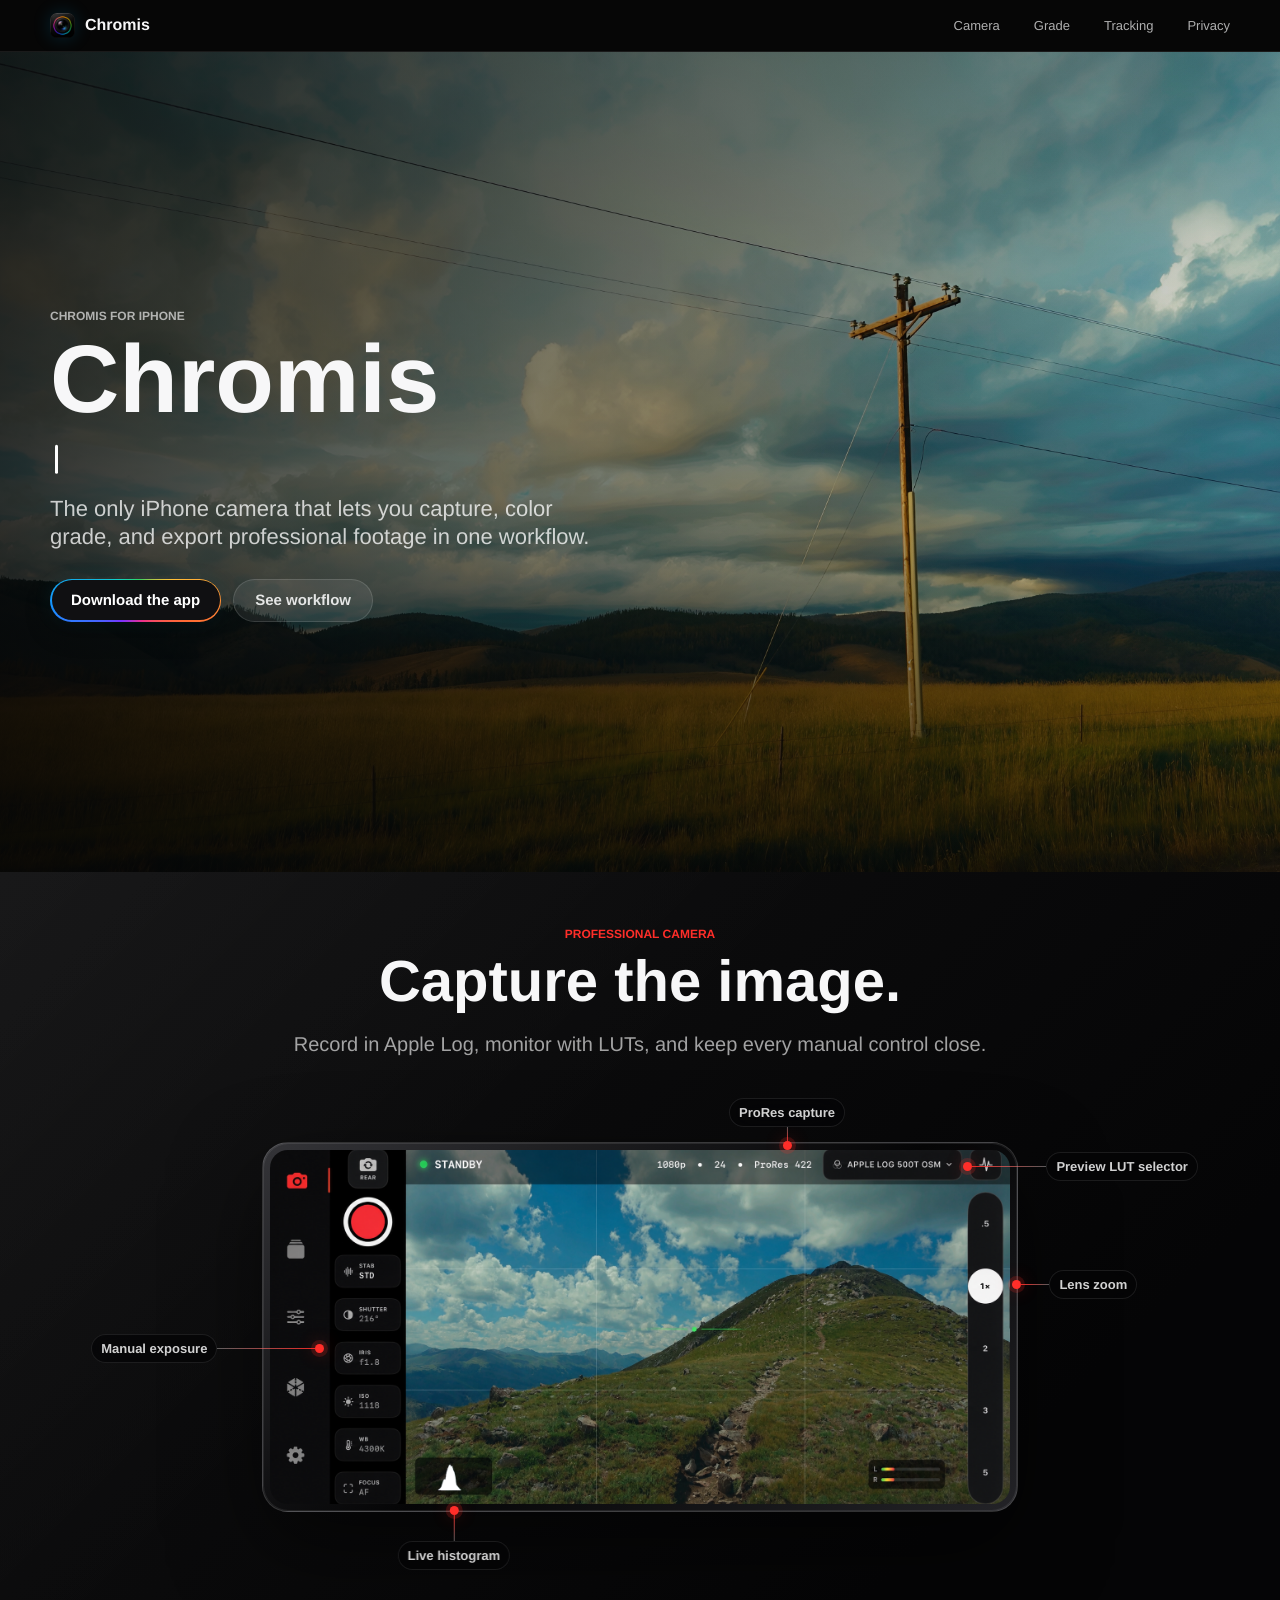
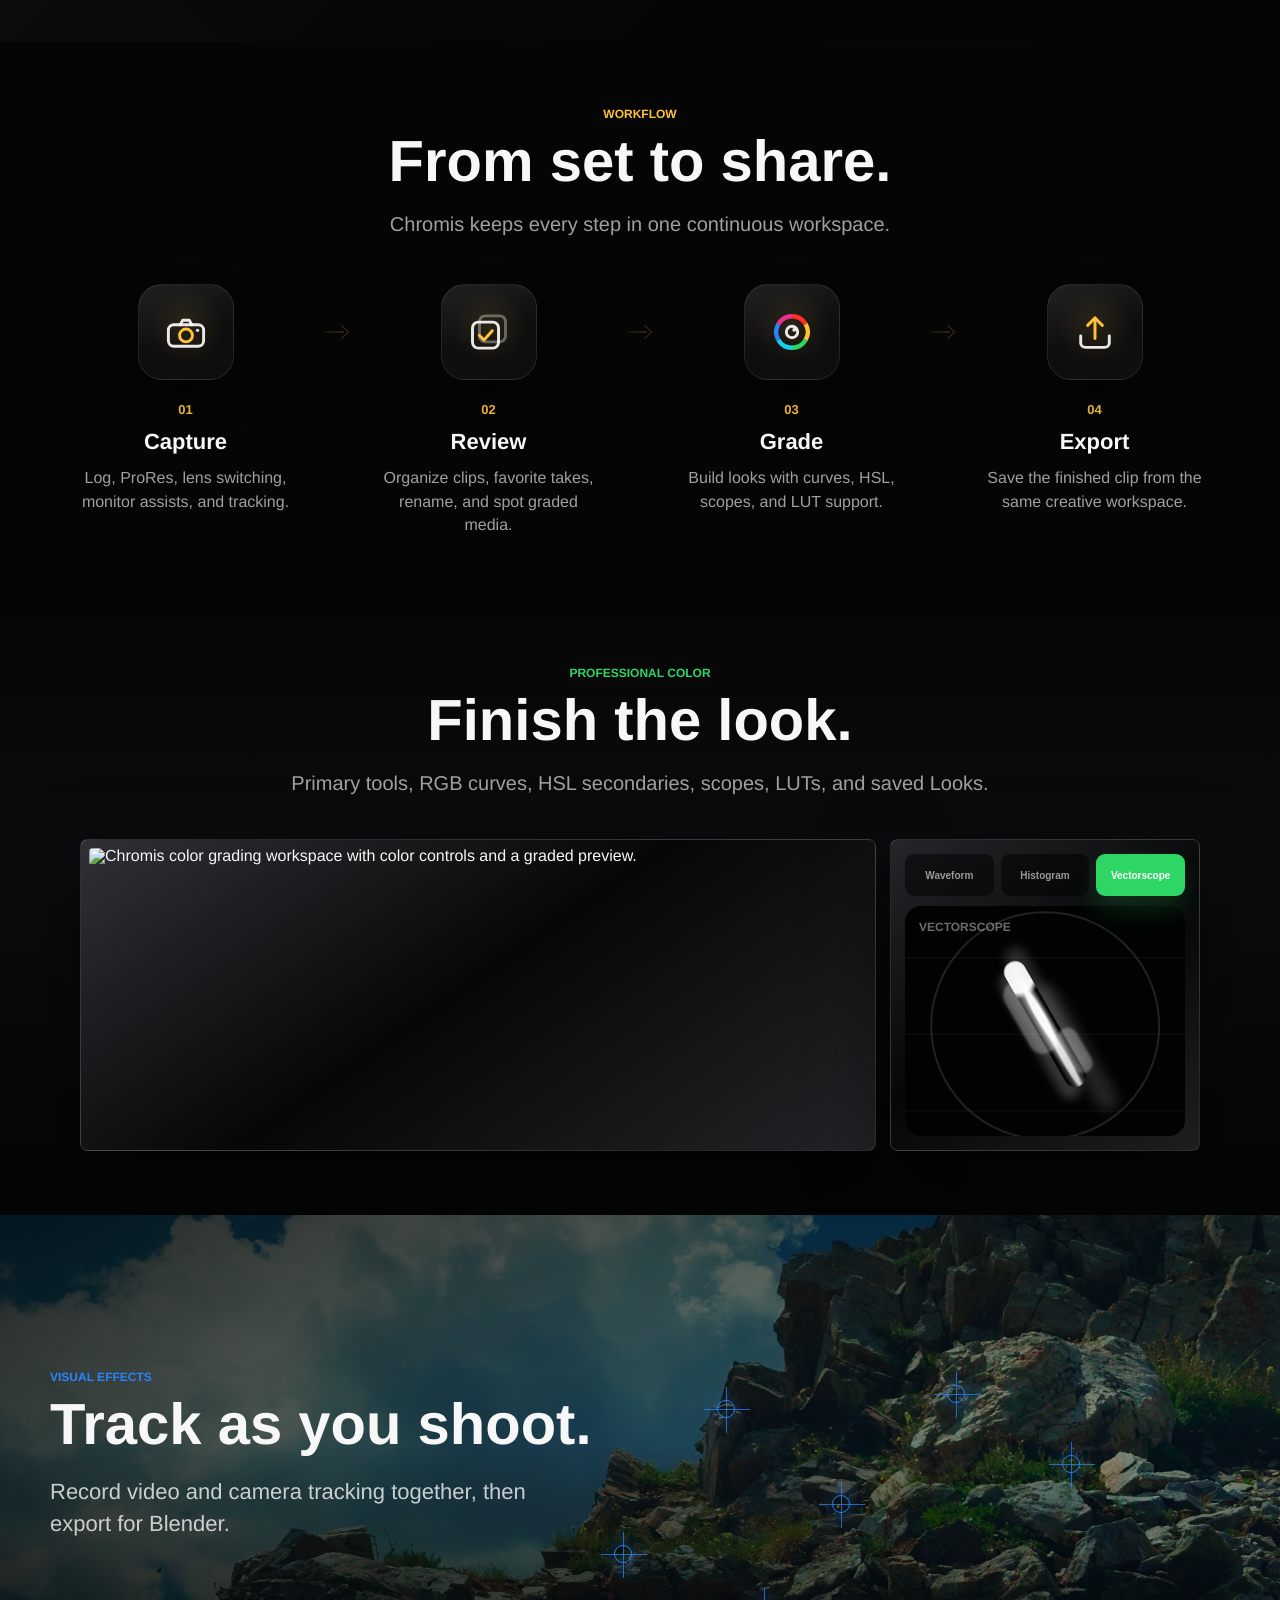
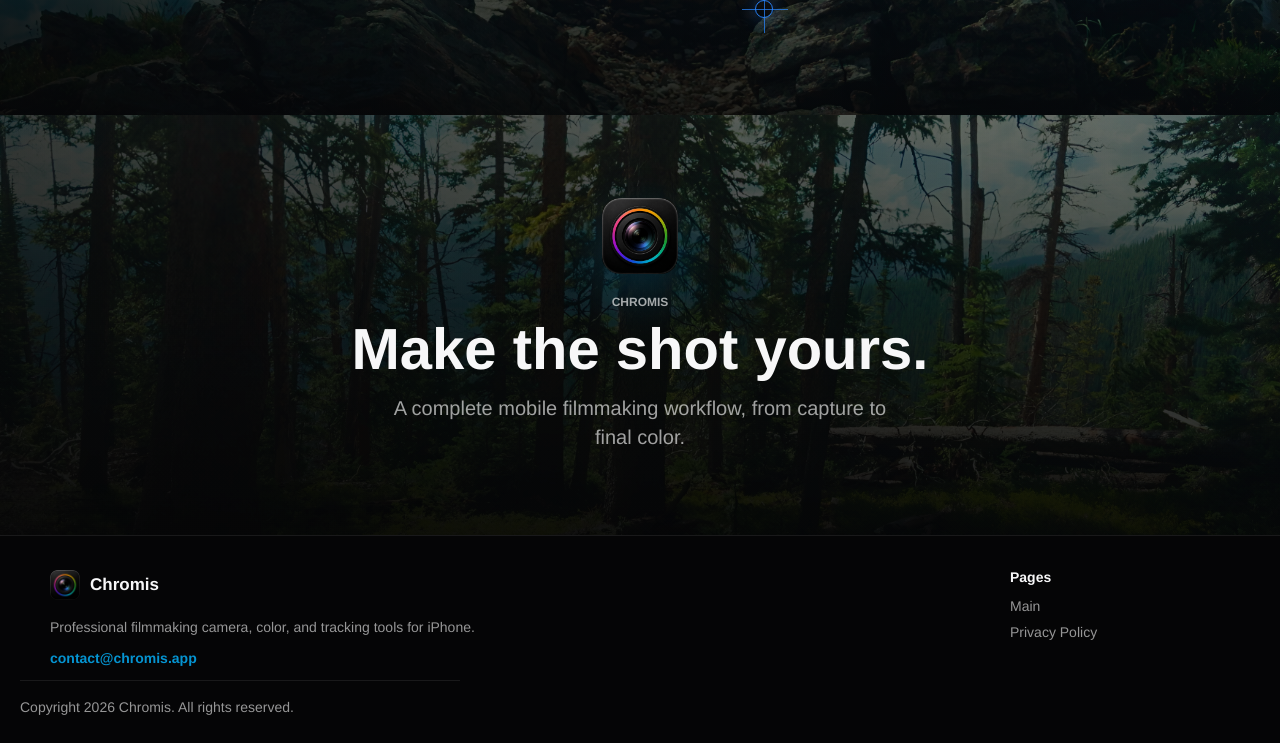
==== commit 446ff687: "f" ====
--- a/index.html
+++ b/index.html
@@ -53,7 +53,7 @@
           <p class="hero-line" aria-label="Shoot. Grade. Create.">
             <span data-hero-typewriter>Shoot.</span><span class="type-cursor" aria-hidden="true"></span>
           </p>
-          <p class="hero-subtitle">Cinematic video, Apple Log, LUTs, scopes, and professional color tools. All on iPhone.</p>
+          <p class="hero-subtitle">The only iPhone camera that lets you capture, color grade, and export professional footage in one workflow.</p>
           <div class="hero-actions" aria-label="Chromis highlights">
             <a class="button button-primary" href="app/" data-spin-ring>
               <span class="button-ring" aria-hidden="true"></span>
@@ -104,6 +104,72 @@
               <span class="callout-label">Lens zoom</span>
             </div>
           </div>
+        </div>
+      </section>
+
+      <section class="workflow-section section-black" id="workflow">
+        <div class="workflow-heading" data-reveal>
+          <p class="eyebrow accent-workflow">WORKFLOW</p>
+          <h2>From set to share.</h2>
+          <p>Chromis keeps every step in one continuous workspace.</p>
+        </div>
+        <div class="workflow-grid" aria-label="Chromis workflow" data-reveal>
+          <article class="workflow-step workflow-capture">
+            <div class="workflow-icon" aria-hidden="true">
+              <svg viewBox="0 0 24 24" class="workflow-glyph">
+                <rect x="2.4" y="8" width="19.2" height="11.8" rx="3"></rect>
+                <path d="M8.9 8 10.2 5.6h3.6L15.1 8"></path>
+                <circle class="glyph-accent" cx="12" cy="13.9" r="3.5"></circle>
+                <circle class="glyph-dot" cx="18.3" cy="11.1" r="0.9"></circle>
+              </svg>
+            </div>
+            <span class="workflow-number">01</span>
+            <h3>Capture</h3>
+            <p>Log, ProRes, lens switching, monitor assists, and tracking.</p>
+          </article>
+          <article class="workflow-step workflow-review">
+            <div class="workflow-icon" aria-hidden="true">
+              <svg viewBox="0 0 24 24" class="workflow-glyph">
+                <rect class="glyph-behind" x="6.8" y="3.2" width="14.2" height="14.2" rx="3.2"></rect>
+                <rect x="3" y="6.6" width="14.2" height="14.2" rx="3.2"></rect>
+                <path class="glyph-accent" d="M6.7 13.8l2.6 2.6 4.5-5.1"></path>
+              </svg>
+            </div>
+            <span class="workflow-number">02</span>
+            <h3>Review</h3>
+            <p>Organize clips, favorite takes, rename, and spot graded media.</p>
+          </article>
+          <article class="workflow-step workflow-grade">
+            <div class="workflow-icon" aria-hidden="true">
+              <svg viewBox="0 0 24 24" class="workflow-glyph">
+                <g class="glyph-wheel">
+                  <path d="M12 3.4A8.6 8.6 0 0 1 19.45 7.7" stroke="#ff2e29"></path>
+                  <path d="M19.45 7.7A8.6 8.6 0 0 1 19.45 16.3" stroke="#ffc238"></path>
+                  <path d="M19.45 16.3A8.6 8.6 0 0 1 12 20.6" stroke="#2ed666"></path>
+                  <path d="M12 20.6A8.6 8.6 0 0 1 4.55 16.3" stroke="#14d1f2"></path>
+                  <path d="M4.55 16.3A8.6 8.6 0 0 1 4.55 7.7" stroke="#2985ff"></path>
+                  <path d="M4.55 7.7A8.6 8.6 0 0 1 12 3.4" stroke="#eb2f8d"></path>
+                </g>
+                <circle cx="12" cy="12" r="3.1"></circle>
+                <circle class="glyph-dot" cx="13.2" cy="10.8" r="1.05"></circle>
+              </svg>
+            </div>
+            <span class="workflow-number">03</span>
+            <h3>Grade</h3>
+            <p>Build looks with curves, HSL, scopes, and LUT support.</p>
+          </article>
+          <article class="workflow-step workflow-export">
+            <div class="workflow-icon" aria-hidden="true">
+              <svg viewBox="0 0 24 24" class="workflow-glyph">
+                <path d="M4.2 14.2v3.6a2.6 2.6 0 0 0 2.6 2.6h10.4a2.6 2.6 0 0 0 2.6-2.6v-3.6"></path>
+                <path class="glyph-accent" d="M12 15.6V4.4"></path>
+                <path class="glyph-accent" d="M8 8.4 12 4.4l4 4"></path>
+              </svg>
+            </div>
+            <span class="workflow-number">04</span>
+            <h3>Export</h3>
+            <p>Save the finished clip from the same creative workspace.</p>
+          </article>
         </div>
       </section>
 
@@ -163,48 +229,6 @@
         </div>
       </section>
 
-      <section class="workflow-section section-app" id="workflow">
-        <div class="workflow-heading" data-reveal>
-          <p class="eyebrow accent-workflow">WORKFLOW</p>
-          <h2>From set to share.</h2>
-          <p>Chromis keeps every step in one continuous workspace.</p>
-        </div>
-        <div class="workflow-grid" aria-label="Chromis workflow" data-reveal>
-          <article class="workflow-step workflow-capture">
-            <div class="workflow-icon" aria-hidden="true">
-              <span class="camera-glyph"></span>
-            </div>
-            <span class="workflow-number">01</span>
-            <h3>Capture</h3>
-            <p>Log, ProRes, lens switching, monitor assists, and tracking.</p>
-          </article>
-          <article class="workflow-step workflow-review">
-            <div class="workflow-icon" aria-hidden="true">
-              <span class="library-glyph"></span>
-            </div>
-            <span class="workflow-number">02</span>
-            <h3>Review</h3>
-            <p>Organize clips, favorite takes, rename, and spot graded media.</p>
-          </article>
-          <article class="workflow-step workflow-grade">
-            <div class="workflow-icon" aria-hidden="true">
-              <span class="wheel-glyph"></span>
-            </div>
-            <span class="workflow-number">03</span>
-            <h3>Grade</h3>
-            <p>Build looks with curves, HSL, scopes, and LUT support.</p>
-          </article>
-          <article class="workflow-step workflow-export">
-            <div class="workflow-icon" aria-hidden="true">
-              <span class="export-glyph"></span>
-            </div>
-            <span class="workflow-number">04</span>
-            <h3>Export</h3>
-            <p>Save the finished clip from the same creative workspace.</p>
-          </article>
-        </div>
-      </section>
-
       <section class="final-section section-black">
         <div class="final-image" aria-hidden="true">
           <img src="assets/chromis-forest.jpeg" alt="">
--- a/styles.css
+++ b/styles.css
@@ -1074,7 +1074,7 @@
 .workflow-step:not(:last-child)::after {
   content: "";
   position: absolute;
-  top: 52px;
+  top: 43px;
   right: -26px;
   width: 9px;
   height: 9px;
@@ -1086,7 +1086,7 @@
 .workflow-step:not(:last-child)::before {
   content: "";
   position: absolute;
-  top: 56px;
+  top: 47px;
   right: -23px;
   width: 20px;
   height: 1.5px;
@@ -1119,121 +1119,62 @@
 
 .workflow-icon {
   position: relative;
-  width: 112px;
-  height: 112px;
+  width: 96px;
+  height: 96px;
   display: grid;
   place-items: center;
   margin-bottom: 22px;
-  border-radius: 8px;
+  border-radius: 24px;
   background:
-    linear-gradient(145deg, rgba(255, 194, 56, 0.12), rgba(255, 255, 255, 0.035)),
-    rgba(255, 255, 255, 0.045);
-  border: 1px solid rgba(255, 255, 255, 0.08);
-  box-shadow: inset 0 0 0 1px rgba(255, 255, 255, 0.025), 0 24px 48px rgba(0, 0, 0, 0.25);
-}
-
+    linear-gradient(160deg, rgba(255, 255, 255, 0.085), rgba(255, 255, 255, 0.012) 54%),
+    rgba(255, 255, 255, 0.028);
+  border: 1px solid rgba(255, 255, 255, 0.09);
+  box-shadow: 0 18px 38px rgba(0, 0, 0, 0.32);
+  transition: transform 0.4s cubic-bezier(0.22, 1, 0.36, 1), border-color 0.4s ease;
+}
+
+/* Warm pool of light behind the glyph, tight enough to stay off the tile edge. */
 .workflow-icon::before {
   content: "";
   position: absolute;
-  inset: 14px;
-  border-radius: 999px;
-  background: radial-gradient(circle, rgba(255, 194, 56, 0.18), transparent 62%);
-}
-
-.workflow-icon > span {
+  inset: 1px;
+  border-radius: inherit;
+  background: radial-gradient(circle at 50% 44%, rgba(255, 194, 56, 0.1), transparent 56%);
+}
+
+.workflow-step:hover .workflow-icon {
+  transform: translateY(-3px);
+  border-color: rgba(255, 194, 56, 0.28);
+}
+
+.workflow-glyph {
   position: relative;
-  display: block;
-}
-
-.camera-glyph {
-  width: 52px;
-  height: 36px;
-  border-radius: 8px;
-  background: rgba(255, 255, 255, 0.86);
-}
-
-.camera-glyph::before {
-  content: "";
-  position: absolute;
-  left: 8px;
-  top: -8px;
-  width: 18px;
-  height: 10px;
-  border-radius: 5px 5px 0 0;
-  background: rgba(255, 255, 255, 0.78);
-}
-
-.camera-glyph::after {
-  content: "";
-  position: absolute;
-  left: 18px;
-  top: 9px;
-  width: 17px;
-  height: 17px;
-  border-radius: 999px;
-  background: #101011;
-  box-shadow: inset 0 0 0 4px var(--workflow-amber);
-}
-
-.library-glyph {
-  width: 50px;
-  height: 58px;
-  border-radius: 7px;
-  background: rgba(255, 255, 255, 0.28);
-  box-shadow:
-    -9px 7px 0 rgba(255, 255, 255, 0.18),
-    9px -7px 0 rgba(255, 255, 255, 0.12);
-}
-
-.library-glyph::after {
-  content: "";
-  position: absolute;
-  left: 10px;
-  right: 10px;
-  bottom: 10px;
-  height: 8px;
-  border-radius: 999px;
-  background: var(--workflow-amber);
-}
-
-.wheel-glyph {
-  width: 56px;
-  height: 56px;
-  border-radius: 999px;
-  background:
-    radial-gradient(circle, #101011 0 22%, transparent 23%),
-    conic-gradient(#ff2e29, #ffc238, #2ed666, #14d1f2, #2985ff, #eb2f8d, #ff2e29);
-  box-shadow: inset 0 0 0 7px rgba(0, 0, 0, 0.28);
-}
-
-.export-glyph {
-  width: 52px;
-  height: 46px;
-  border: 3px solid rgba(255, 255, 255, 0.82);
-  border-top: 0;
-  border-radius: 0 0 10px 10px;
-}
-
-.export-glyph::before {
-  content: "";
-  position: absolute;
-  left: 24px;
-  top: -22px;
-  width: 3px;
-  height: 38px;
-  background: var(--workflow-amber);
-}
-
-.export-glyph::after {
-  content: "";
-  position: absolute;
-  left: 17px;
-  top: -23px;
-  width: 14px;
-  height: 14px;
-  border-left: 3px solid var(--workflow-amber);
-  border-top: 3px solid var(--workflow-amber);
-  transform: rotate(45deg);
+  width: 44px;
+  height: 44px;
+  fill: none;
+  stroke: rgba(255, 255, 255, 0.9);
+  stroke-width: 1.6;
+  stroke-linecap: round;
+  stroke-linejoin: round;
+}
+
+.workflow-glyph .glyph-accent {
+  stroke: var(--workflow-amber);
+}
+
+.workflow-glyph .glyph-behind {
+  stroke: rgba(255, 255, 255, 0.34);
+}
+
+.workflow-glyph .glyph-dot {
+  fill: rgba(255, 255, 255, 0.9);
+  stroke: none;
+}
+
+/* Six abutting arcs read as one continuous colour wheel. */
+.workflow-glyph .glyph-wheel path {
+  stroke-width: 2.4;
+  stroke-linecap: butt;
 }
 
 .workflow-number {
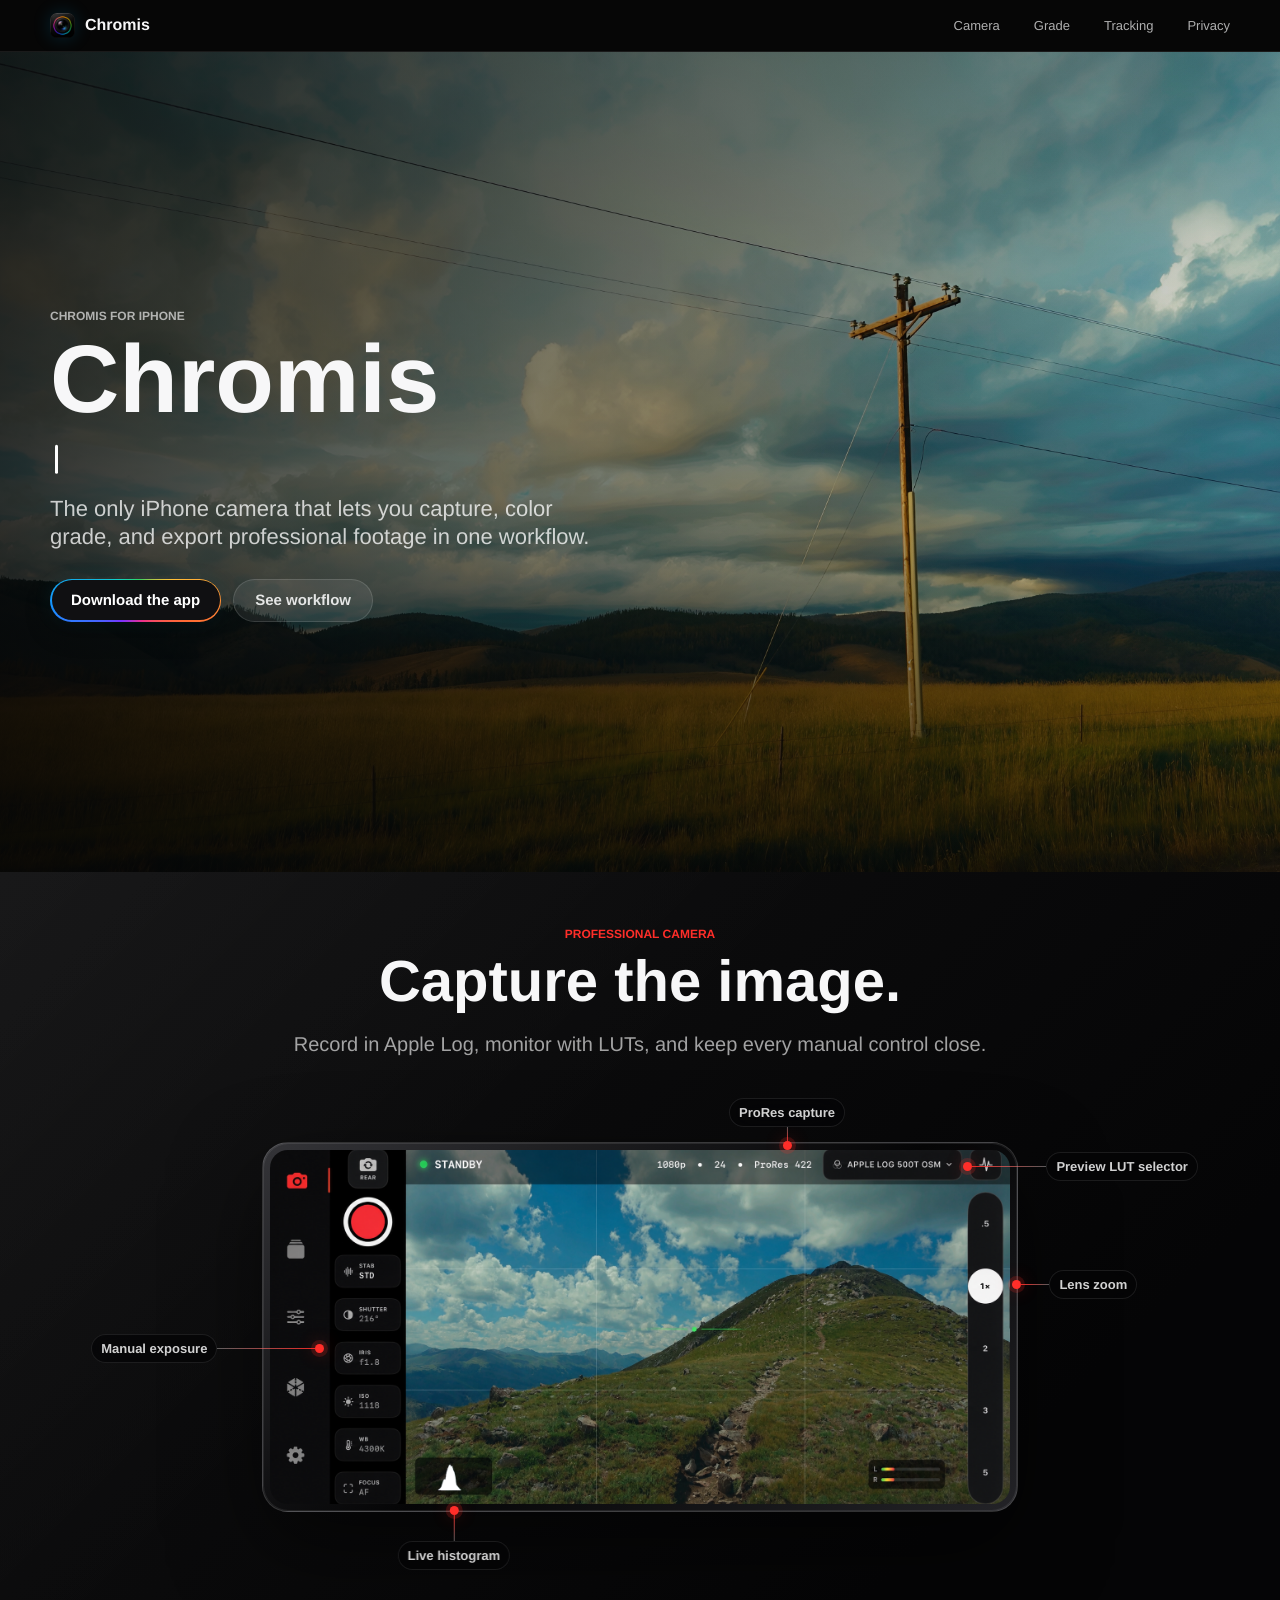
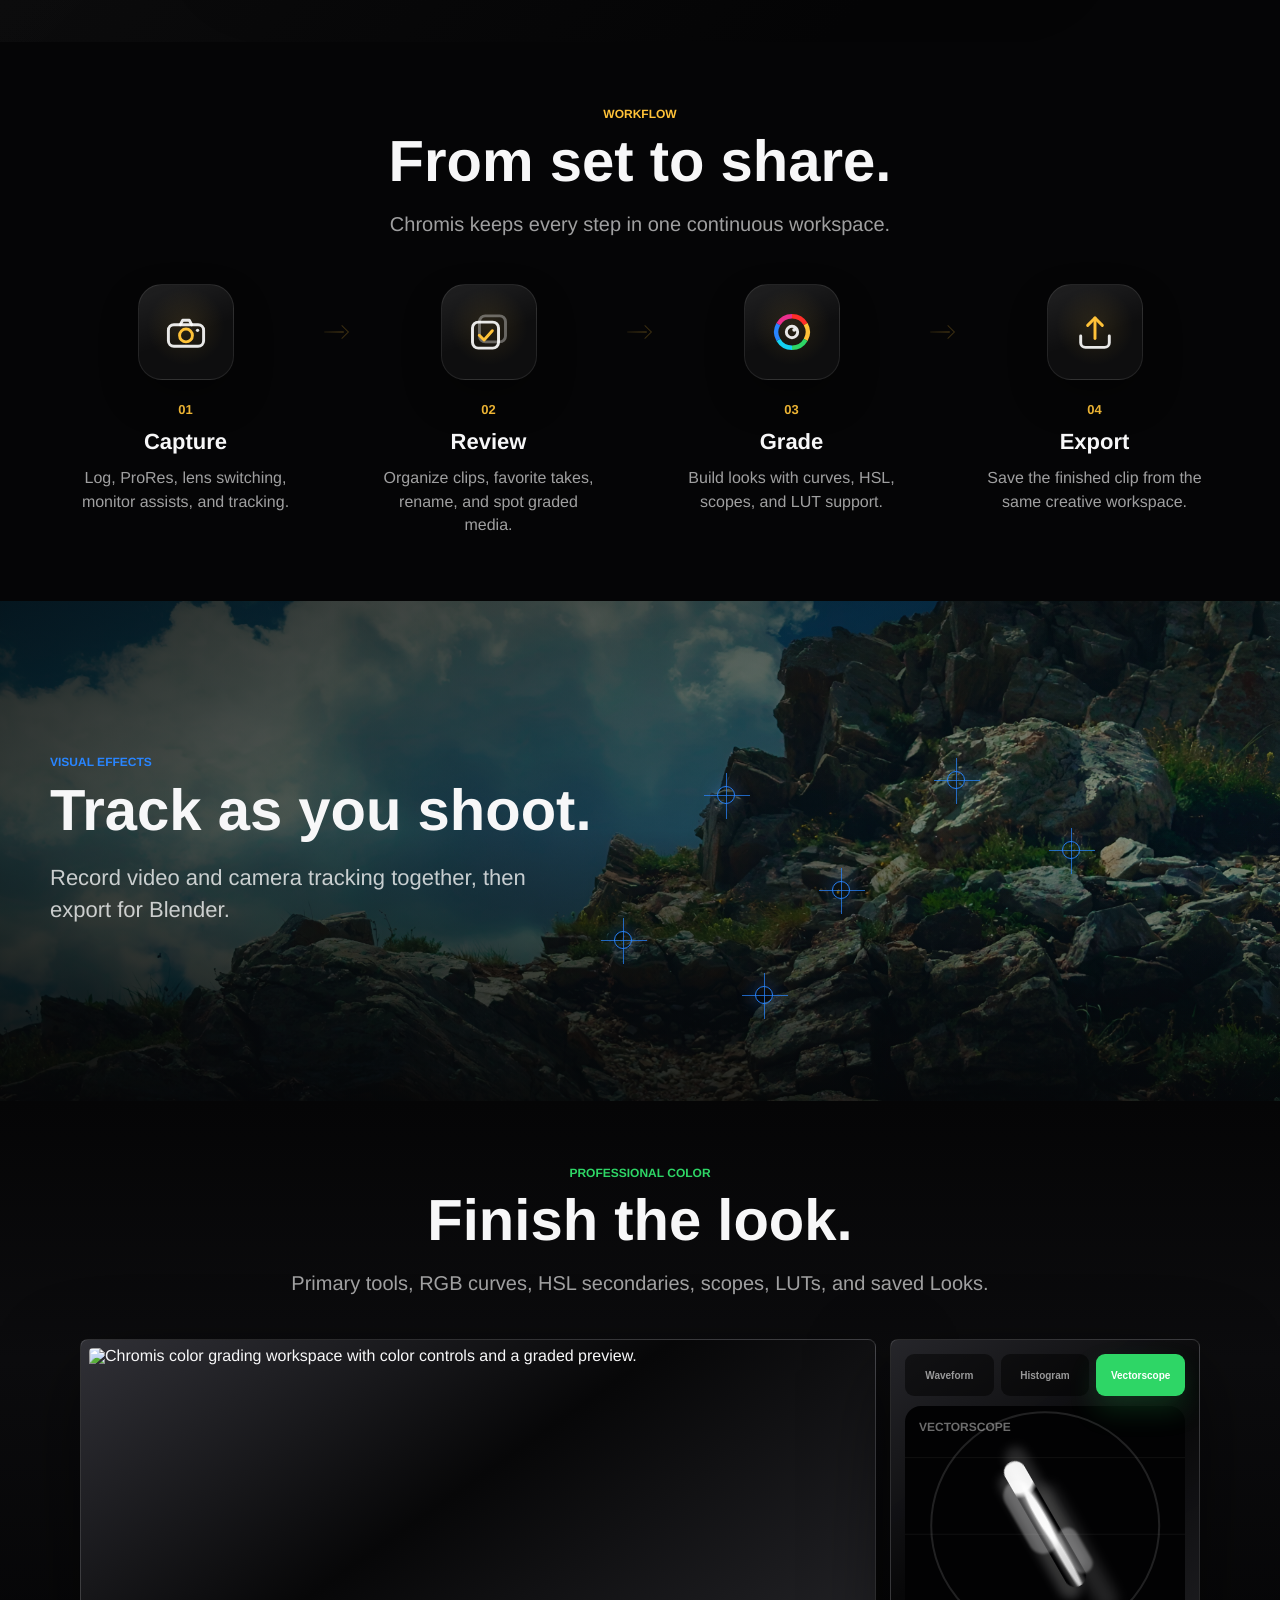
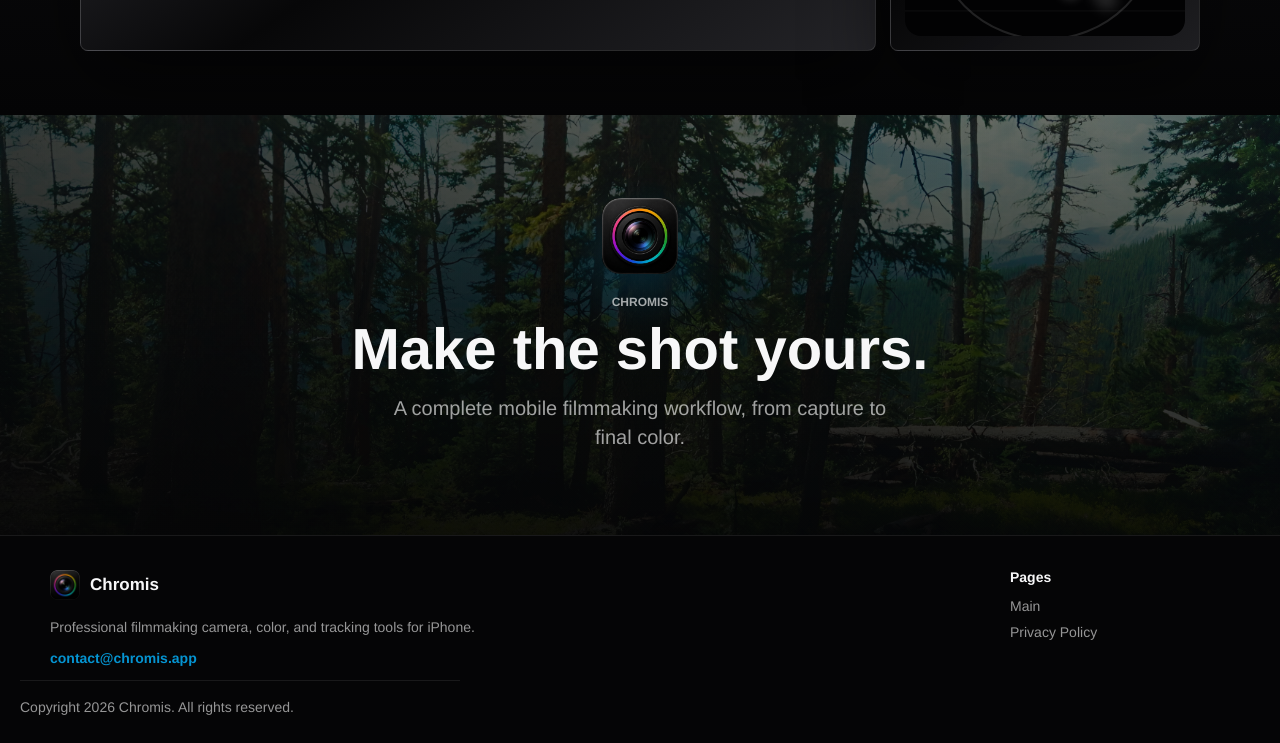
==== commit 8e9467e7: "f" ====
--- a/index.html
+++ b/index.html
@@ -173,6 +173,25 @@
         </div>
       </section>
 
+      <section class="tracking-section" id="tracking">
+        <div class="tracking-media" aria-hidden="true">
+          <img src="assets/chromis-rocks.jpeg" alt="">
+        </div>
+        <div class="tracking-overlay" aria-hidden="true">
+          <i style="--x: 48%; --y: 66%; --delay: 0ms"></i>
+          <i style="--x: 56%; --y: 37%; --delay: 90ms"></i>
+          <i style="--x: 65%; --y: 56%; --delay: 180ms"></i>
+          <i style="--x: 74%; --y: 34%; --delay: 270ms"></i>
+          <i style="--x: 83%; --y: 48%; --delay: 360ms"></i>
+          <i style="--x: 59%; --y: 77%; --delay: 450ms"></i>
+        </div>
+        <div class="tracking-copy" data-reveal>
+          <p class="eyebrow accent-luts">VISUAL EFFECTS</p>
+          <h2>Track as you shoot.</h2>
+          <p>Record video and camera tracking together, then export for Blender.</p>
+        </div>
+      </section>
+
       <section class="grade-section section-black" id="grade">
         <div class="grade-copy" data-reveal>
           <p class="eyebrow accent-edit">PROFESSIONAL COLOR</p>
@@ -210,25 +229,6 @@
         </div>
       </section>
 
-      <section class="tracking-section" id="tracking">
-        <div class="tracking-media" aria-hidden="true">
-          <img src="assets/chromis-rocks.jpeg" alt="">
-        </div>
-        <div class="tracking-overlay" aria-hidden="true">
-          <i style="--x: 48%; --y: 66%; --delay: 0ms"></i>
-          <i style="--x: 56%; --y: 37%; --delay: 90ms"></i>
-          <i style="--x: 65%; --y: 56%; --delay: 180ms"></i>
-          <i style="--x: 74%; --y: 34%; --delay: 270ms"></i>
-          <i style="--x: 83%; --y: 48%; --delay: 360ms"></i>
-          <i style="--x: 59%; --y: 77%; --delay: 450ms"></i>
-        </div>
-        <div class="tracking-copy" data-reveal>
-          <p class="eyebrow accent-luts">VISUAL EFFECTS</p>
-          <h2>Track as you shoot.</h2>
-          <p>Record video and camera tracking together, then export for Blender.</p>
-        </div>
-      </section>
-
       <section class="final-section section-black">
         <div class="final-image" aria-hidden="true">
           <img src="assets/chromis-forest.jpeg" alt="">
